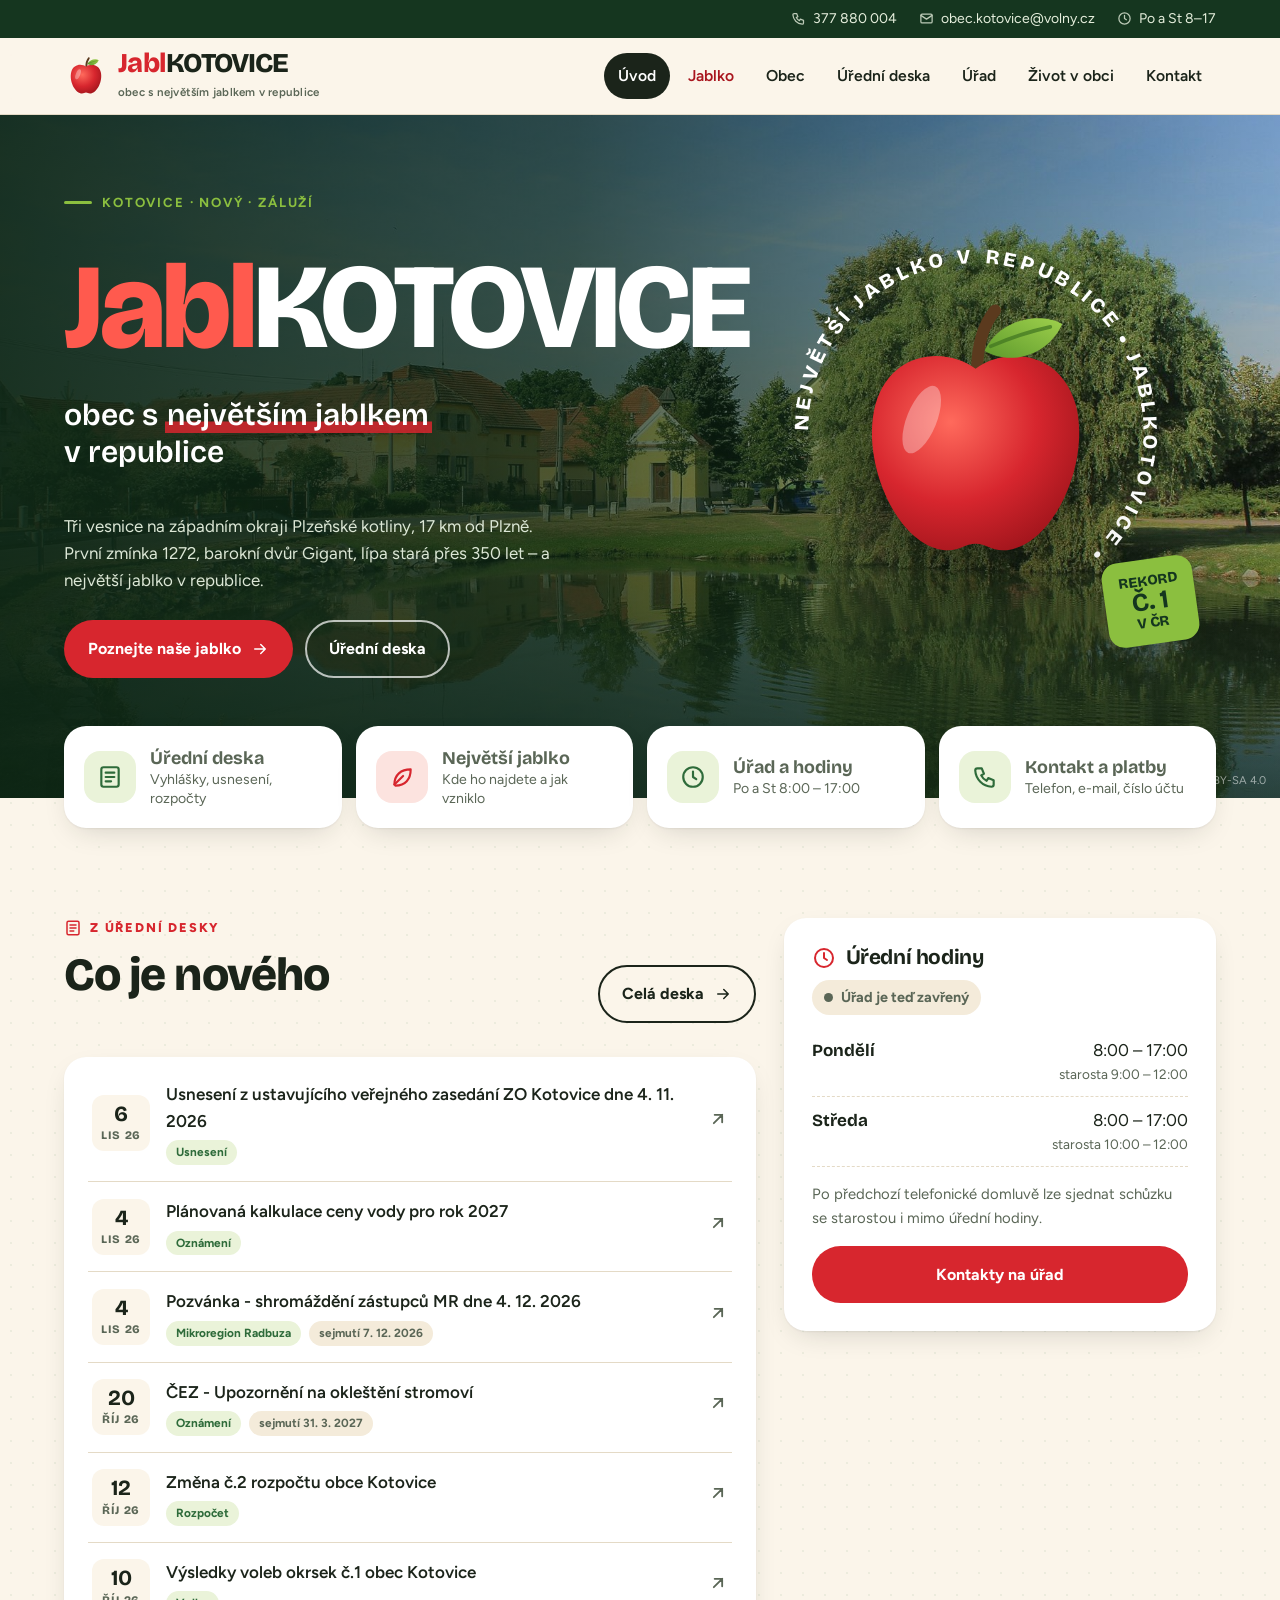
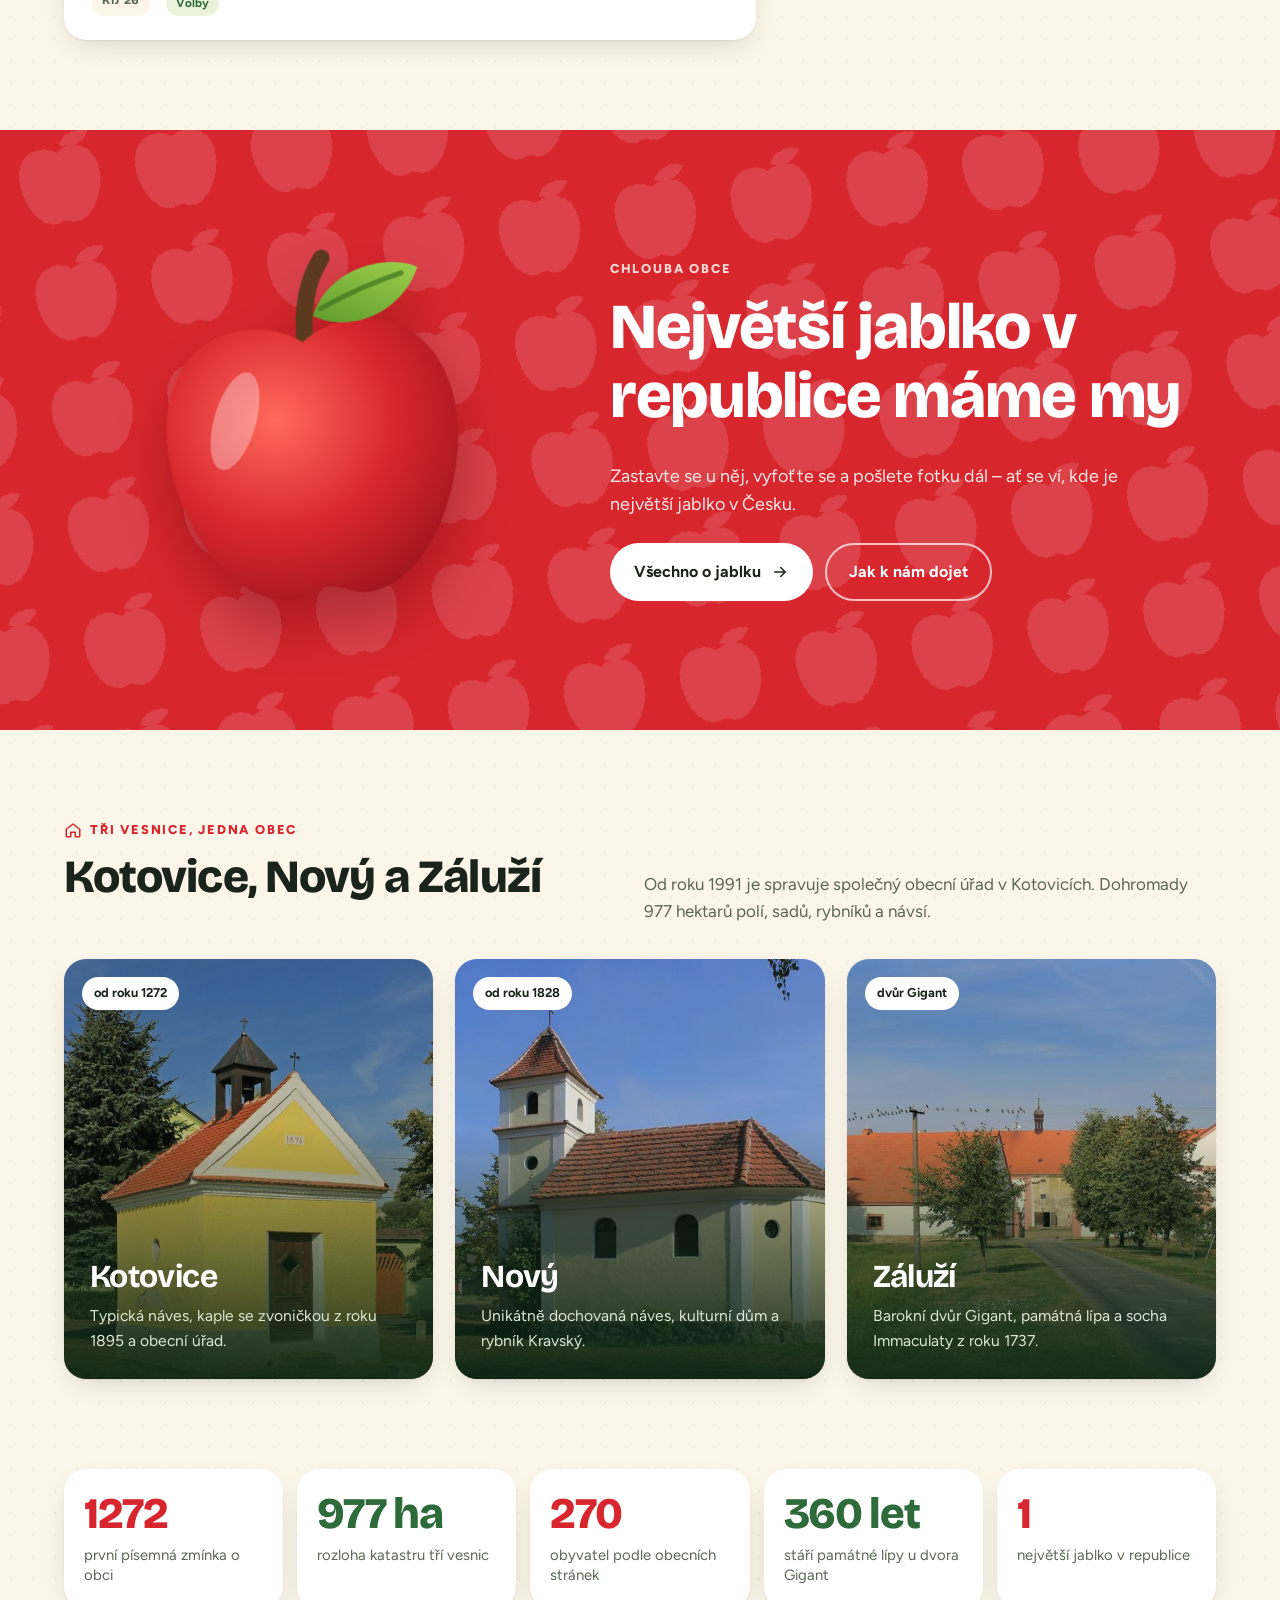
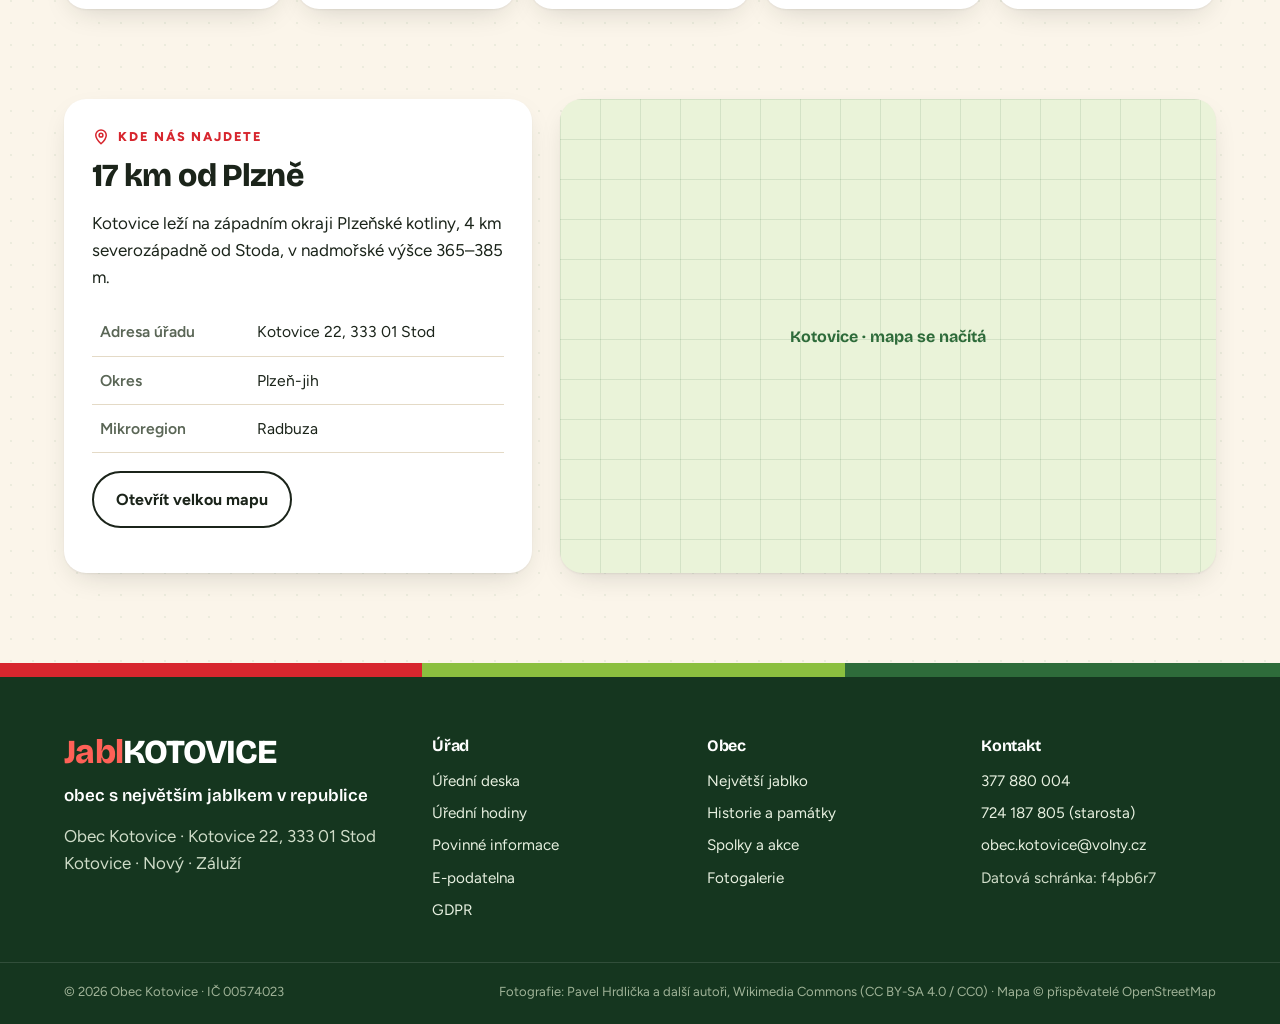
==== index.html @ 789d9e05 "Návrh webu obce Kotovice – JablKOTOVICE Co-Authored-By: Claude Opus 5.5 <noreply@anthropic.com>" ====
<!doctype html>
<html lang="cs">
<head>
<meta charset="utf-8">
<meta name="viewport" content="width=device-width,initial-scale=1">
<title>JablKOTOVICE – obec s největším jablkem v republice</title>
<meta name="description" content="Návrh webu obce Kotovice (Kotovice, Nový, Záluží) – úřední deska, úřad, život v obci a největší jablko v republice.">
<meta name="theme-color" content="#15361F">
<meta name="robots" content="noindex, nofollow">
<meta property="og:title" content="JablKOTOVICE – obec s největším jablkem v republice">
<meta property="og:description" content="Návrh webu obce Kotovice (Kotovice, Nový, Záluží) – úřední deska, úřad, život v obci a největší jablko v republice.">
<meta property="og:image" content="img/foto/kotovice-rybnik.jpg">
<link rel="icon" href="img/jablko.svg" type="image/svg+xml">
<link rel="preconnect" href="https://fonts.googleapis.com">
<link rel="preconnect" href="https://fonts.gstatic.com" crossorigin>
<link href="https://fonts.googleapis.com/css2?family=Bricolage+Grotesque:opsz,wght@12..96,600;12..96,700;12..96,800&family=Figtree:wght@400;500;600;700;800&display=swap&subset=latin-ext" rel="stylesheet">
<link rel="stylesheet" href="assets/style.css">
</head>
<body>
<a class="skip" href="#obsah">Přeskočit na obsah</a>
<div class="top"><div class="wrap">
  <a class="ico" href="tel:+420377880004"><svg class="" viewBox="0 0 24 24" fill="none" stroke="currentColor" stroke-width="2" stroke-linecap="round" stroke-linejoin="round" aria-hidden="true"><path d="M5 4h4l2 5-2.5 1.5a11 11 0 0 0 5 5L15 13l5 2v4a2 2 0 0 1-2 2A16 16 0 0 1 3 6a2 2 0 0 1 2-2"/></svg>377 880 004</a>
  <a class="ico" href="mailto:obec.kotovice@volny.cz"><svg class="" viewBox="0 0 24 24" fill="none" stroke="currentColor" stroke-width="2" stroke-linecap="round" stroke-linejoin="round" aria-hidden="true"><rect x="3" y="5" width="18" height="14" rx="2"/><path d="m3 7 9 6 9-6"/></svg>obec.kotovice@volny.cz</a>
  <a class="ico hide-s" href="urad.html#hodiny"><svg class="" viewBox="0 0 24 24" fill="none" stroke="currentColor" stroke-width="2" stroke-linecap="round" stroke-linejoin="round" aria-hidden="true"><circle cx="12" cy="12" r="9"/><path d="M12 7v5l3 2"/></svg>Po a St 8–17</a>
</div></div>
<header class="site"><div class="wrap">
  <a class="brand" href="index.html" aria-label="JablKOTOVICE – úvodní stránka"><svg class="" viewBox="0 0 200 200" aria-hidden="true"><defs>
<radialGradient id="glogo" cx="38%" cy="34%" r="75%"><stop offset="0" stop-color="#FF6A5C"/><stop offset=".55" stop-color="#D7262E"/><stop offset="1" stop-color="#9E141B"/></radialGradient>
<linearGradient id="llogo" x1="0" y1="1" x2="1" y2="0"><stop offset="0" stop-color="#5E9A2C"/><stop offset="1" stop-color="#9ED04C"/></linearGradient></defs>
<path d="M101 60c0-16 3-30 12-41" stroke="#5B3A1E" stroke-width="8" stroke-linecap="round" fill="none"/>
<path fill="url(#glogo)" d="M100 58C82 44 44 44 33 82c-10 38 14 92 44 97 12 2 15-4 23-4s11 6 23 4c30-5 54-59 44-97-11-38-49-38-67-24Z"/>
<path fill="url(#llogo)" d="M106 46c10-22 38-26 52-18-10 22-36 28-52 18Z"/>
<path d="M110 43c14-6 26-10 40-13" stroke="#3F7420" stroke-width="2.4" stroke-linecap="round" fill="none" opacity=".7"/>
<ellipse cx="64" cy="92" rx="10" ry="24" fill="#fff" opacity=".32" transform="rotate(22 64 92)"/>
</svg><span><span class="wm"><span class="j">Jabl</span><span class="k">kotovice</span></span><small>obec s největším jablkem v&nbsp;republice</small></span></a>
  <button class="burger" aria-expanded="false" aria-controls="menu"><svg class="" viewBox="0 0 24 24" fill="none" stroke="currentColor" stroke-width="2" stroke-linecap="round" stroke-linejoin="round" aria-hidden="true"><path d="M4 7h16M4 12h16M4 17h16"/></svg>Menu</button>
  <nav class="main" id="menu" aria-label="Hlavní menu"><ul><li><a href="index.html" class="" aria-current=page>Úvod</a></li><li><a href="jablko.html" class="apple-link">Jablko</a></li><li><a href="obec.html" class="">Obec</a></li><li><a href="uredni-deska.html" class="">Úřední deska</a></li><li><a href="urad.html" class="">Úřad</a></li><li><a href="zivot.html" class="">Život v obci</a></li><li><a href="kontakt.html" class="">Kontakt</a></li></ul></nav>
</div></header>
<main id="obsah">

<section class="hero">
  <div class="hero-bg" style="background-image:url(img/foto/kotovice-rybnik.jpg)"></div>
  <div class="wrap">
    <div>
      <span class="eyebrow">Kotovice · Nový · Záluží</span>
      <h1><span class="wm"><span class="j">Jabl</span><span class="k">kotovice</span></span></h1>
      <p class="sub">obec s <mark>největším jablkem</mark> v&nbsp;republice</p>
      <p class="lead">Tři vesnice na západním okraji Plzeňské kotliny, 17 km od Plzně. První zmínka 1272, barokní dvůr Gigant, lípa stará přes 350 let – a největší jablko v republice.</p>
      <div class="ctas">
        <a class="btn btn-red" href="jablko.html">Poznejte naše jablko <svg class="" viewBox="0 0 24 24" fill="none" stroke="currentColor" stroke-width="2" stroke-linecap="round" stroke-linejoin="round" aria-hidden="true"><path d="M5 12h14M13 6l6 6-6 6"/></svg></a>
        <a class="btn btn-ghost-light" href="uredni-deska.html">Úřední deska</a>
      </div>
    </div>
    <div class="hero-apple">
      <svg class="stamp" viewBox="0 0 300 300" aria-hidden="true"><defs><path id="kruh" d="M150 150m-128 0a128 128 0 1 1 256 0a128 128 0 1 1-256 0"/></defs>
        <text><textPath href="#kruh">největší jablko v republice • jablkotovice • </textPath></text></svg>
      <svg class="apple" viewBox="0 0 200 200" aria-hidden="true"><defs>
<radialGradient id="ghero" cx="38%" cy="34%" r="75%"><stop offset="0" stop-color="#FF6A5C"/><stop offset=".55" stop-color="#D7262E"/><stop offset="1" stop-color="#9E141B"/></radialGradient>
<linearGradient id="lhero" x1="0" y1="1" x2="1" y2="0"><stop offset="0" stop-color="#5E9A2C"/><stop offset="1" stop-color="#9ED04C"/></linearGradient></defs>
<path d="M101 60c0-16 3-30 12-41" stroke="#5B3A1E" stroke-width="8" stroke-linecap="round" fill="none"/>
<path fill="url(#ghero)" d="M100 58C82 44 44 44 33 82c-10 38 14 92 44 97 12 2 15-4 23-4s11 6 23 4c30-5 54-59 44-97-11-38-49-38-67-24Z"/>
<path fill="url(#lhero)" d="M106 46c10-22 38-26 52-18-10 22-36 28-52 18Z"/>
<path d="M110 43c14-6 26-10 40-13" stroke="#3F7420" stroke-width="2.4" stroke-linecap="round" fill="none" opacity=".7"/>
<ellipse cx="64" cy="92" rx="10" ry="24" fill="#fff" opacity=".32" transform="rotate(22 64 92)"/>
</svg>
      <div class="badge-rec">Rekord<b>č. 1</b>v ČR</div>
    </div>
  </div>
  <span class="credit">Kotovice, rybník na návsi · foto Pavel Hrdlička, CC BY-SA 4.0</span>
</section>

<div class="quick wrap"><ul>
  <li><a href="uredni-deska.html"><span class="qi"><svg class="" viewBox="0 0 24 24" fill="none" stroke="currentColor" stroke-width="2" stroke-linecap="round" stroke-linejoin="round" aria-hidden="true"><rect x="4" y="3" width="16" height="18" rx="2"/><path d="M8 8h8M8 12h8M8 16h5"/></svg></span><span><b>Úřední deska</b><span>Vyhlášky, usnesení, rozpočty</span></span></a></li>
  <li><a href="jablko.html"><span class="qi"><svg class="" viewBox="0 0 24 24" fill="none" stroke="currentColor" stroke-width="2" stroke-linecap="round" stroke-linejoin="round" aria-hidden="true"><path d="M5 19c0-9 6-14 15-14 0 9-5 15-14 15"/><path d="M5 19 13 11"/></svg></span><span><b>Největší jablko</b><span>Kde ho najdete a jak vzniklo</span></span></a></li>
  <li><a href="urad.html"><span class="qi"><svg class="" viewBox="0 0 24 24" fill="none" stroke="currentColor" stroke-width="2" stroke-linecap="round" stroke-linejoin="round" aria-hidden="true"><circle cx="12" cy="12" r="9"/><path d="M12 7v5l3 2"/></svg></span><span><b>Úřad a hodiny</b><span>Po a St 8:00 – 17:00</span></span></a></li>
  <li><a href="kontakt.html"><span class="qi"><svg class="" viewBox="0 0 24 24" fill="none" stroke="currentColor" stroke-width="2" stroke-linecap="round" stroke-linejoin="round" aria-hidden="true"><path d="M5 4h4l2 5-2.5 1.5a11 11 0 0 0 5 5L15 13l5 2v4a2 2 0 0 1-2 2A16 16 0 0 1 3 6a2 2 0 0 1 2-2"/></svg></span><span><b>Kontakt a platby</b><span>Telefon, e-mail, číslo účtu</span></span></a></li>
</ul></div>

<section class="s"><div class="wrap grid-2">
  <div>
    <div class="s-head"><div><div class="kicker"><svg class="" viewBox="0 0 24 24" fill="none" stroke="currentColor" stroke-width="2" stroke-linecap="round" stroke-linejoin="round" aria-hidden="true"><rect x="4" y="3" width="16" height="18" rx="2"/><path d="M8 8h8M8 12h8M8 16h5"/></svg> Z úřední desky</div><h2>Co je nového</h2></div>
      <a class="btn btn-ghost" href="uredni-deska.html">Celá deska <svg class="" viewBox="0 0 24 24" fill="none" stroke="currentColor" stroke-width="2" stroke-linecap="round" stroke-linejoin="round" aria-hidden="true"><path d="M5 12h14M13 6l6 6-6 6"/></svg></a></div>
    <div class="board"><ol class="dl" data-deska-latest="6"><li class="empty"><a href="uredni-deska.html">Otevřít úřední desku</a></li></ol></div>
  </div>
  <aside class="card">
    <h3><svg class="" viewBox="0 0 24 24" fill="none" stroke="currentColor" stroke-width="2" stroke-linecap="round" stroke-linejoin="round" aria-hidden="true"><circle cx="12" cy="12" r="9"/><path d="M12 7v5l3 2"/></svg> Úřední hodiny</h3>
    <span class="open-now" data-open-now><i></i>Úřední hodiny</span>
    <ul class="hours">
<li><b>Pondělí</b><span>8:00 – 17:00<small>starosta 9:00 – 12:00</small></span></li>
<li><b>Středa</b><span>8:00 – 17:00<small>starosta 10:00 – 12:00</small></span></li>
</ul><p style="font-size:.93rem;color:var(--muted)">Po předchozí telefonické domluvě lze sjednat schůzku se starostou i mimo úřední hodiny.</p>
    <a class="btn btn-red" href="kontakt.html" style="width:100%;justify-content:center">Kontakty na úřad</a>
  </aside>
</div></section>

<section class="apple-band"><div class="wrap">
  <svg class="apple-big" viewBox="0 0 200 200" aria-hidden="true"><defs>
<radialGradient id="gband" cx="38%" cy="34%" r="75%"><stop offset="0" stop-color="#FF6A5C"/><stop offset=".55" stop-color="#D7262E"/><stop offset="1" stop-color="#9E141B"/></radialGradient>
<linearGradient id="lband" x1="0" y1="1" x2="1" y2="0"><stop offset="0" stop-color="#5E9A2C"/><stop offset="1" stop-color="#9ED04C"/></linearGradient></defs>
<path d="M101 60c0-16 3-30 12-41" stroke="#5B3A1E" stroke-width="8" stroke-linecap="round" fill="none"/>
<path fill="url(#gband)" d="M100 58C82 44 44 44 33 82c-10 38 14 92 44 97 12 2 15-4 23-4s11 6 23 4c30-5 54-59 44-97-11-38-49-38-67-24Z"/>
<path fill="url(#lband)" d="M106 46c10-22 38-26 52-18-10 22-36 28-52 18Z"/>
<path d="M110 43c14-6 26-10 40-13" stroke="#3F7420" stroke-width="2.4" stroke-linecap="round" fill="none" opacity=".7"/>
<ellipse cx="64" cy="92" rx="10" ry="24" fill="#fff" opacity=".32" transform="rotate(22 64 92)"/>
</svg>
  <div>
    <div class="kicker">Chlouba obce</div>
    <h2>Největší jablko v republice máme my</h2>
    <p>Zastavte se u něj, vyfoťte se a pošlete fotku dál – ať se ví, kde je největší jablko v Česku.</p>
    <div class="ctas" style="display:flex;gap:12px;flex-wrap:wrap;margin-top:24px">
      <a class="btn btn-light" href="jablko.html">Všechno o jablku <svg class="" viewBox="0 0 24 24" fill="none" stroke="currentColor" stroke-width="2" stroke-linecap="round" stroke-linejoin="round" aria-hidden="true"><path d="M5 12h14M13 6l6 6-6 6"/></svg></a>
      <a class="btn btn-ghost-light" href="kontakt.html#mapa">Jak k nám dojet</a>
    </div>
  </div>
</div></section>

<section class="s"><div class="wrap">
  <div class="s-head"><div><div class="kicker"><svg class="" viewBox="0 0 24 24" fill="none" stroke="currentColor" stroke-width="2" stroke-linecap="round" stroke-linejoin="round" aria-hidden="true"><path d="m3 11 9-7 9 7v9a1 1 0 0 1-1 1h-5v-6H9v6H4a1 1 0 0 1-1-1z"/></svg> Tři vesnice, jedna obec</div><h2>Kotovice, Nový a Záluží</h2></div>
    <p>Od roku 1991 je spravuje společný obecní úřad v Kotovicích. Dohromady 977 hektarů polí, sadů, rybníků a návsí.</p></div>
  <div class="villages">
    <a class="village" href="obec.html#kotovice"><img class="" src="img/foto/kotovice-kaple-m.jpg" alt="Kotovice – kaple se zvoničkou z roku 1895" loading=lazy decoding="async"><span class="pill">od roku 1272</span><div class="in"><h3>Kotovice</h3><p>Typická náves, kaple se zvoničkou z roku 1895 a obecní úřad.</p></div></a>
    <a class="village" href="obec.html#novy"><img class="" src="img/foto/novy-kaple-m.jpg" alt="Nový – kaple z roku 1937" loading=lazy decoding="async"><span class="pill">od roku 1828</span><div class="in"><h3>Nový</h3><p>Unikátně dochovaná náves, kulturní dům a rybník Kravský.</p></div></a>
    <a class="village" href="obec.html#zaluzi"><img class="" src="img/foto/zaluzi-gigant-m.jpg" alt="Záluží – barokní dvůr Gigant" loading=lazy decoding="async"><span class="pill">dvůr Gigant</span><div class="in"><h3>Záluží</h3><p>Barokní dvůr Gigant, památná lípa a socha Immaculaty z roku 1737.</p></div></a>
  </div>
</div></section>

<section class="s" style="padding-top:0"><div class="wrap">
  <div class="stats">
    <div class="stat"><b>1272</b><span>první písemná zmínka o obci</span></div>
    <div class="stat"><b>977 ha</b><span>rozloha katastru tří vesnic</span></div>
    <div class="stat"><b>270</b><span>obyvatel podle obecních stránek</span></div>
    <div class="stat"><b>360 let</b><span>stáří památné lípy u dvora Gigant</span></div>
    <div class="stat"><b>1</b><span>největší jablko v&nbsp;republice</span></div>
  </div>
</div></section>

<section class="s" style="padding-top:0"><div class="wrap map-wrap">
  <div class="card">
    <div class="kicker"><svg class="" viewBox="0 0 24 24" fill="none" stroke="currentColor" stroke-width="2" stroke-linecap="round" stroke-linejoin="round" aria-hidden="true"><path d="M12 21s-7-6.2-7-11.5A7 7 0 0 1 19 9.5C19 14.8 12 21 12 21z"/><circle cx="12" cy="9.5" r="2.5"/></svg> Kde nás najdete</div>
    <h2 style="font-size:2rem">17 km od Plzně</h2>
    <p>Kotovice leží na západním okraji Plzeňské kotliny, 4 km severozápadně od Stoda, v nadmořské výšce 365–385 m.</p>
    <table class="info"><tr><th>Adresa úřadu</th><td>Kotovice 22, 333 01 Stod</td></tr>
    <tr><th>Okres</th><td>Plzeň-jih</td></tr><tr><th>Mikroregion</th><td>Radbuza</td></tr></table>
    <p style="margin-top:18px"><a class="btn btn-ghost" href="https://www.openstreetmap.org/?mlat=49.6720&amp;mlon=13.1545#map=14/49.6720/13.1545" target="_blank" rel="noopener">Otevřít velkou mapu</a></p>
  </div>
  <div class="map"><iframe title="Mapa obce Kotovice" loading="lazy" src="https://www.openstreetmap.org/export/embed.html?bbox=13.105%2C49.652%2C13.185%2C49.695&amp;layer=mapnik&amp;marker=49.6720%2C13.1545"></iframe></div>
</div></section>

</main>
<footer class="site">
  <div class="wrap">
    <div>
      <span class="wm"><span class="j">Jabl</span><span class="k">kotovice</span></span>
      <p class="claim">obec s největším jablkem v&nbsp;republice</p>
      <p>Obec Kotovice · Kotovice 22, 333 01 Stod<br>Kotovice · Nový · Záluží</p>
    </div>
    <div><h4>Úřad</h4><ul>
      <li><a href="uredni-deska.html">Úřední deska</a></li>
      <li><a href="urad.html#hodiny">Úřední hodiny</a></li>
      <li><a href="urad.html#povinne">Povinné informace</a></li>
      <li><a href="urad.html#podatelna">E-podatelna</a></li>
      <li><a href="urad.html#gdpr">GDPR</a></li>
    </ul></div>
    <div><h4>Obec</h4><ul>
      <li><a href="jablko.html">Největší jablko</a></li>
      <li><a href="obec.html">Historie a památky</a></li>
      <li><a href="zivot.html">Spolky a akce</a></li>
      <li><a href="zivot.html#galerie">Fotogalerie</a></li>
    </ul></div>
    <div><h4>Kontakt</h4><ul>
      <li><a href="tel:+420377880004">377 880 004</a></li>
      <li><a href="tel:+420724187805">724 187 805 (starosta)</a></li>
      <li><a href="mailto:obec.kotovice@volny.cz">obec.kotovice@volny.cz</a></li>
      <li>Datová schránka: f4pb6r7</li>
    </ul></div>
  </div>
  <div class="bottom"><div class="wrap">
    <span>© 2026 Obec Kotovice · IČ 00574023</span>
    <span>Fotografie: Pavel Hrdlička a další autoři, Wikimedia Commons (CC BY-SA 4.0 / CC0) · Mapa © přispěvatelé OpenStreetMap</span>
  </div></div>
</footer>
<script src="assets/deska.js"></script>
<script src="assets/app.js"></script>
</body>
</html>
---- assets/style.css ----
/* JablKOTOVICE – vzhled webu obce Kotovice */
:root{
  --red:#D7262E; --red-dark:#A9161E; --red-soft:#FCE3DF;
  --green:#2E6B3A; --green-dark:#15361F; --leaf:#8BBF3F; --leaf-soft:#EAF3D9;
  --cream:#FBF5EA; --cream-2:#F4EBDA; --paper:#FFFFFF;
  --ink:#1B241A; --muted:#5A6656; --line:#E4DAC6;
  --radius:22px; --radius-s:14px;
  --shadow:0 1px 2px rgba(27,36,26,.06),0 10px 30px -12px rgba(27,36,26,.22);
  --wrap:1200px;
  --f-head:"Bricolage Grotesque",system-ui,sans-serif;
  --f-body:"Figtree",system-ui,sans-serif;
}
*,*::before,*::after{box-sizing:border-box}
html{scroll-behavior:smooth;-webkit-text-size-adjust:100%}
body{margin:0;font-family:var(--f-body);font-size:17px;line-height:1.6;color:var(--ink);background:var(--cream);
  background-image:radial-gradient(rgba(46,107,58,.07) 1.2px,transparent 1.3px);background-size:22px 22px}
img{max-width:100%;display:block}
a{color:var(--green);text-underline-offset:3px}
a:hover{color:var(--red)}
h1,h2,h3,h4{font-family:var(--f-head);line-height:1.08;margin:0 0 .5em;letter-spacing:-.02em}
h2{font-size:clamp(1.9rem,3.6vw,2.9rem);font-weight:800}
h3{font-size:1.3rem;font-weight:700}
p{margin:0 0 1em}
:focus-visible{outline:3px solid var(--red);outline-offset:3px;border-radius:6px}
.wrap{max-width:var(--wrap);margin:0 auto;padding:0 24px}
.skip{position:absolute;left:-999px;top:8px;background:var(--ink);color:#fff;padding:10px 16px;border-radius:10px;z-index:100}
.skip:focus{left:16px}
[hidden]{display:none !important}
.sr{position:absolute;width:1px;height:1px;overflow:hidden;clip:rect(0 0 0 0)}

/* ---------- Značka JablKOTOVICE ---------- */
.wm{font-family:var(--f-head);font-weight:800;letter-spacing:-.035em;white-space:nowrap;line-height:.9}
.wm .j{color:var(--red);letter-spacing:-.02em}
.wm .k{text-transform:uppercase}

/* ---------- Hlavička ---------- */
.top{background:var(--green-dark);color:#E6EFDD;font-size:14px}
.top .wrap{display:flex;gap:22px;align-items:center;justify-content:flex-end;min-height:38px;flex-wrap:wrap}
.top a{color:#E6EFDD;text-decoration:none}
.top a:hover{color:#fff;text-decoration:underline}
.top .ico{display:inline-flex;gap:7px;align-items:center}
.top svg{width:15px;height:15px;opacity:.8}
header.site{position:sticky;top:0;z-index:50;background:rgba(251,245,234,.92);backdrop-filter:blur(10px);-webkit-backdrop-filter:blur(10px);border-bottom:1px solid var(--line)}
header.site .wrap{display:flex;align-items:center;gap:24px;min-height:76px}
.brand{display:flex;align-items:center;gap:10px;text-decoration:none;color:var(--ink)}
.brand svg{width:44px;height:44px;flex:none;transition:transform .4s cubic-bezier(.3,1.6,.5,1)}
.brand:hover svg{transform:rotate(-12deg) scale(1.06)}
.brand .wm{font-size:1.7rem}
.brand small{display:block;font-family:var(--f-body);font-weight:600;font-size:.72rem;color:var(--muted);letter-spacing:.02em;margin-top:3px;text-transform:none}
nav.main{margin-left:auto}
nav.main ul{list-style:none;margin:0;padding:0;display:flex;gap:4px}
nav.main a{display:block;padding:10px 14px;border-radius:999px;text-decoration:none;color:var(--ink);font-weight:600;font-size:.98rem}
nav.main a:hover{background:var(--cream-2);color:var(--ink)}
nav.main a[aria-current=page]{background:var(--ink);color:#fff}
nav.main a.apple-link{color:var(--red-dark)}
nav.main a.apple-link[aria-current=page]{background:var(--red);color:#fff}
.burger{display:none;margin-left:auto;background:var(--ink);color:#fff;border:0;border-radius:999px;padding:10px 16px;font:600 .95rem var(--f-body);cursor:pointer;align-items:center;gap:8px}
.burger svg{width:18px;height:18px}

/* ---------- Tlačítka ---------- */
.btn{display:inline-flex;align-items:center;gap:10px;padding:14px 22px;border-radius:999px;font-weight:700;text-decoration:none;font-size:1rem;border:2px solid transparent;transition:transform .15s,background .15s,color .15s;cursor:pointer}
.btn:hover{transform:translateY(-2px)}
.btn svg{width:18px;height:18px}
.btn-red{background:var(--red);color:#fff}.btn-red:hover{background:var(--red-dark);color:#fff}
.btn-light{background:#fff;color:var(--ink)}.btn-light:hover{color:var(--ink);background:var(--cream)}
.btn-ghost{border-color:currentColor;color:var(--ink);background:transparent}
.btn-ghost-light{border-color:rgba(255,255,255,.7);color:#fff}.btn-ghost-light:hover{color:#fff;background:rgba(255,255,255,.12)}

/* ---------- Úvod (hero) ---------- */
.hero{position:relative;color:#fff;overflow:hidden;background:var(--green-dark)}
.hero-bg{position:absolute;inset:0;background-size:cover;background-position:center 60%}
.hero-bg::after{content:"";position:absolute;inset:0;background:
  linear-gradient(90deg,rgba(13,38,20,.92) 0%,rgba(13,38,20,.72) 45%,rgba(13,38,20,.15) 100%),
  linear-gradient(0deg,rgba(13,38,20,.6),transparent 40%)}
.hero .wrap{position:relative;display:grid;grid-template-columns:1.25fr .9fr;gap:30px;align-items:center;min-height:640px;padding-top:70px;padding-bottom:120px}
.eyebrow{display:inline-flex;align-items:center;gap:10px;font-weight:700;font-size:.82rem;letter-spacing:.14em;text-transform:uppercase;color:var(--leaf)}
.eyebrow::before{content:"";width:28px;height:3px;border-radius:3px;background:currentColor}
.hero h1{font-size:clamp(2.7rem,9.4vw,7.6rem);margin:.25em 0 .2em}
.hero h1 .j{color:#FF5A4E}
.hero .sub{font-family:var(--f-head);font-weight:600;font-size:clamp(1.25rem,2.4vw,1.9rem);line-height:1.2;max-width:22ch;margin-bottom:1.4em}
.hero .sub mark{background:none;color:#fff;box-shadow:inset 0 -.38em 0 rgba(215,38,46,.85);padding:0 .08em}
.hero .lead{max-width:46ch;color:#DCE7D6;font-size:1.06rem}
.hero .ctas{display:flex;gap:12px;flex-wrap:wrap;margin-top:26px}
.hero-apple{position:relative;justify-self:center;width:min(440px,100%);aspect-ratio:1}
.hero-apple .apple{position:absolute;inset:12%;filter:drop-shadow(0 30px 40px rgba(0,0,0,.45));animation:bob 6s ease-in-out infinite}
.stamp{position:absolute;inset:0;animation:spin 28s linear infinite}
.stamp text{font:800 15.5px var(--f-head);letter-spacing:.2em;fill:#fff;text-transform:uppercase}
.badge-rec{position:absolute;right:-6%;bottom:-4%;background:var(--leaf);color:var(--green-dark);font:800 .9rem/1.05 var(--f-head);text-transform:uppercase;padding:14px 16px;border-radius:16px;transform:rotate(-8deg);box-shadow:var(--shadow);text-align:center}
.badge-rec b{display:block;font-size:1.6rem}
@keyframes spin{to{transform:rotate(360deg)}}
@keyframes bob{50%{transform:translateY(-12px) rotate(3deg)}}
@media (prefers-reduced-motion:reduce){.stamp,.hero-apple .apple{animation:none}}
.hero .credit{position:absolute;right:14px;bottom:8px;font-size:.7rem;color:rgba(255,255,255,.55)}

/* rychlé odkazy přes spodní hranu úvodu */
.quick{position:relative;z-index:3;margin-top:-72px}
.quick ul{list-style:none;margin:0;padding:0;display:grid;grid-template-columns:repeat(4,1fr);gap:14px}
.quick a{display:flex;gap:14px;align-items:center;background:var(--paper);border-radius:var(--radius);padding:20px;text-decoration:none;color:var(--ink);box-shadow:var(--shadow);height:100%;transition:transform .2s}
.quick a:hover{transform:translateY(-4px);color:var(--ink)}
.quick .qi{flex:none;width:52px;height:52px;border-radius:16px;display:grid;place-items:center;background:var(--leaf-soft);color:var(--green)}
.quick li:nth-child(2) .qi{background:var(--red-soft);color:var(--red)}
.quick .qi svg{width:26px;height:26px}
.quick b{display:block;font-family:var(--f-head);font-size:1.12rem}
.quick span{font-size:.88rem;color:var(--muted);line-height:1.35;display:block}

/* ---------- Sekce ---------- */
section.s{padding:90px 0}
.s-head{display:flex;justify-content:space-between;align-items:end;gap:20px;margin-bottom:34px;flex-wrap:wrap}
.s-head p{color:var(--muted);max-width:52ch;margin:0}
.kicker{font-weight:800;font-size:.8rem;letter-spacing:.14em;text-transform:uppercase;color:var(--red);margin-bottom:12px;display:flex;align-items:center;gap:8px}
.kicker svg{width:18px;height:18px}

.grid-2{display:grid;grid-template-columns:1.6fr 1fr;gap:28px;align-items:start}
.card{background:var(--paper);border-radius:var(--radius);padding:28px;box-shadow:var(--shadow)}
.card h3{display:flex;align-items:center;gap:10px}
h2 svg,h3 svg{width:24px;height:24px;flex:none;color:var(--red)}

/* seznam úřední desky */
.dl{list-style:none;margin:0;padding:0}
.dl li{border-top:1px solid var(--line)}
.dl li:first-child{border-top:0}
.dl a{display:grid;grid-template-columns:auto 1fr auto;gap:16px;align-items:center;padding:16px 4px;text-decoration:none;color:var(--ink)}
.dl a:hover .t{color:var(--red)}
.dl .date{font-family:var(--f-head);font-weight:800;text-align:center;line-height:1;width:58px;padding:9px 0;border-radius:12px;background:var(--cream)}
.dl .date b{display:block;font-size:1.35rem}
.dl .date small{font-size:.72rem;color:var(--muted);text-transform:uppercase;letter-spacing:.06em}
.dl .t{font-weight:600;line-height:1.35;transition:color .15s}
.dl .meta{display:flex;gap:8px;flex-wrap:wrap;margin-top:5px}
.tag{display:inline-block;font-size:.74rem;font-weight:700;padding:3px 10px;border-radius:999px;background:var(--leaf-soft);color:var(--green)}
.tag.red{background:var(--red-soft);color:var(--red-dark)}
.tag.grey{background:var(--cream-2);color:var(--muted)}
.dl .arr{color:var(--muted)}
.dl .arr svg{width:20px;height:20px}

.hours{list-style:none;padding:0;margin:0 0 16px}
.hours li{display:flex;justify-content:space-between;gap:10px;padding:10px 0;border-bottom:1px dashed var(--line)}
.hours li b{font-family:var(--f-head)}
.hours li span{text-align:right}
.hours small{display:block;color:var(--muted);font-size:.85rem}
.open-now{display:inline-flex;align-items:center;gap:8px;font-weight:700;font-size:.9rem;padding:6px 12px;border-radius:999px;background:var(--cream-2);color:var(--muted);margin-bottom:12px}
.open-now i{width:9px;height:9px;border-radius:50%;background:currentColor}
.open-now.is-open{background:var(--leaf-soft);color:var(--green)}

/* jablkový pás */
.apple-band{background:var(--red);color:#fff;position:relative;overflow:hidden}
.apple-band::before{content:"";position:absolute;inset:0;opacity:.13;background-image:url("data:image/svg+xml,%3Csvg xmlns='http://www.w3.org/2000/svg' width='90' height='90' viewBox='0 0 200 200'%3E%3Cpath fill='%23fff' d='M100 58C82 44 44 44 33 82c-10 38 14 92 44 97 12 2 15-4 23-4s11 6 23 4c30-5 54-59 44-97-11-38-49-38-67-24Z'/%3E%3Cpath fill='%23fff' d='M106 46c10-22 38-26 52-18-10 22-36 28-52 18Z'/%3E%3C/svg%3E");background-size:90px;transform:rotate(-8deg) scale(1.3)}
.apple-band .wrap{position:relative;display:grid;grid-template-columns:.9fr 1.1fr;gap:50px;align-items:center;padding-top:90px;padding-bottom:90px}
.apple-band h2{font-size:clamp(2.2rem,5vw,4rem)}
.apple-band .kicker{color:#FFD9D2}
.apple-band p{font-size:1.12rem;color:#FFE9E5;max-width:48ch}
.apple-big{width:min(420px,100%);justify-self:center;filter:drop-shadow(0 30px 30px rgba(80,0,0,.35));transform:rotate(-6deg)}

/* vesnice */
.villages{display:grid;grid-template-columns:repeat(3,1fr);gap:22px}
.village{position:relative;border-radius:var(--radius);overflow:hidden;min-height:420px;display:flex;align-items:flex-end;color:#fff;text-decoration:none;box-shadow:var(--shadow);isolation:isolate}
.village img{position:absolute;inset:0;width:100%;height:100%;object-fit:cover;z-index:-2;transition:transform .6s}
.village::after{content:"";position:absolute;inset:0;z-index:-1;background:linear-gradient(0deg,rgba(13,38,20,.92),rgba(13,38,20,.1) 60%)}
.village:hover img{transform:scale(1.06)}
.village .in{padding:26px}
.village h3{font-size:2rem;margin-bottom:.25em;color:#fff}
.village p{margin:0;color:#DCE7D6;font-size:.98rem}
.village .pill{position:absolute;top:18px;left:18px;background:#fff;color:var(--ink);font-weight:700;font-size:.8rem;padding:6px 12px;border-radius:999px}
.village:hover{color:#fff}

/* čísla */
.stats{display:grid;grid-template-columns:repeat(5,1fr);gap:14px}
.stat{background:var(--paper);border-radius:var(--radius);padding:24px 20px;box-shadow:var(--shadow)}
.stat b{display:block;font-family:var(--f-head);font-weight:800;font-size:clamp(2rem,3.4vw,2.9rem);letter-spacing:-.03em;color:var(--green);line-height:1}
.stat:nth-child(odd) b{color:var(--red)}
.stat span{display:block;color:var(--muted);font-size:.93rem;margin-top:8px;line-height:1.35}

/* mapa */
.map-wrap{display:grid;grid-template-columns:1fr 1.4fr;gap:28px;align-items:stretch}
.map{position:relative;border-radius:var(--radius);overflow:hidden;box-shadow:var(--shadow);min-height:380px;background:var(--leaf-soft);
  background-image:linear-gradient(rgba(46,107,58,.12) 1px,transparent 1px),linear-gradient(90deg,rgba(46,107,58,.12) 1px,transparent 1px);background-size:40px 40px}
.map::before{content:"Kotovice · mapa se načítá";position:absolute;inset:0;display:grid;place-items:center;font:700 1rem var(--f-head);color:var(--green)}
.map iframe{position:relative}
.map iframe{width:100%;height:100%;min-height:380px;border:0;display:block}

/* ---------- Podstránky ---------- */
.page-hero{position:relative;background:var(--green-dark);color:#fff;overflow:hidden}
.page-hero .bg{position:absolute;inset:0;background-size:cover;background-position:center}
.page-hero .bg::after{content:"";position:absolute;inset:0;background:linear-gradient(90deg,rgba(13,38,20,.94),rgba(13,38,20,.55))}
.page-hero.red{background:var(--red)}
.page-hero.red::before{content:"";position:absolute;inset:-20%;opacity:.12;background-image:url("data:image/svg+xml,%3Csvg xmlns='http://www.w3.org/2000/svg' width='90' height='90' viewBox='0 0 200 200'%3E%3Cpath fill='%23fff' d='M100 58C82 44 44 44 33 82c-10 38 14 92 44 97 12 2 15-4 23-4s11 6 23 4c30-5 54-59 44-97-11-38-49-38-67-24Z'/%3E%3Cpath fill='%23fff' d='M106 46c10-22 38-26 52-18-10 22-36 28-52 18Z'/%3E%3C/svg%3E");background-size:80px;transform:rotate(-8deg)}
.page-hero .art{position:absolute;right:max(24px,calc(50% - 560px));top:50%;width:260px;transform:translateY(-50%) rotate(8deg);filter:drop-shadow(0 24px 30px rgba(80,0,0,.4))}
@media (max-width:900px){.page-hero .art{display:none}}
.page-hero.red .bg::after{background:linear-gradient(90deg,rgba(169,22,30,.96),rgba(169,22,30,.55))}
.page-hero .wrap{position:relative;padding-top:64px;padding-bottom:64px}
.page-hero h1{font-size:clamp(2.4rem,6vw,4.6rem);font-weight:800;margin:.2em 0 .2em}
.page-hero p{max-width:56ch;color:#E3ECDD;font-size:1.1rem;margin:0}
.page-hero.red p{color:#FFE5E0}
.crumbs{font-size:.88rem;color:#BFD0B7}
.crumbs a{color:#fff}
.page-hero.red .crumbs{color:#FFD0C8}

.layout{display:grid;grid-template-columns:250px minmax(0,1fr);gap:40px;align-items:start;padding:60px 0 90px}
.subnav{position:sticky;top:100px;background:var(--paper);border-radius:var(--radius);padding:12px;box-shadow:var(--shadow)}
.subnav ul{list-style:none;margin:0;padding:0}
.subnav a{display:block;padding:10px 14px;border-radius:12px;text-decoration:none;color:var(--ink);font-weight:600;font-size:.95rem}
.subnav a:hover,.subnav a.on{background:var(--leaf-soft);color:var(--green)}
.prose{max-width:none}
.prose > section{background:var(--paper);border-radius:var(--radius);padding:34px;box-shadow:var(--shadow);margin-bottom:24px;scroll-margin-top:100px}
.prose h2{font-size:clamp(1.6rem,2.8vw,2.2rem)}
.prose h3{margin-top:1.4em}
.prose ul.ticks{list-style:none;padding:0}
.prose ul.ticks li{padding-left:28px;position:relative;margin-bottom:8px}
.prose ul.ticks li::before{content:"";position:absolute;left:0;top:.45em;width:14px;height:14px;border-radius:50% 50% 50% 0;background:var(--leaf);transform:rotate(-45deg)}
.figure{margin:22px 0;border-radius:var(--radius-s);overflow:hidden}
.figure img{width:100%;height:auto}
.figure figcaption{font-size:.82rem;color:var(--muted);padding-top:8px}
.split{display:grid;grid-template-columns:1fr 1fr;gap:26px;align-items:center}
.facts{display:grid;grid-template-columns:repeat(auto-fit,minmax(150px,1fr));gap:12px;margin:20px 0}
.facts div{background:var(--cream);border-radius:var(--radius-s);padding:16px}
.facts b{display:block;font-family:var(--f-head);font-size:1.5rem;color:var(--green);line-height:1.05}
.facts span{font-size:.88rem;color:var(--muted)}

.docs{list-style:none;padding:0;margin:0;display:grid;gap:10px}
.docs a{display:flex;gap:14px;align-items:center;padding:14px 16px;border-radius:var(--radius-s);background:var(--cream);text-decoration:none;color:var(--ink);font-weight:600}
.docs a:hover{background:var(--leaf-soft);color:var(--green)}
.docs .pdf{flex:none;font:800 .7rem var(--f-head);background:var(--red);color:#fff;border-radius:8px;padding:6px 7px;letter-spacing:.04em}
.docs small{display:block;font-weight:500;color:var(--muted);font-size:.83rem}

table.info{width:100%;border-collapse:collapse;font-size:.98rem}
table.info th,table.info td{text-align:left;padding:11px 8px;border-bottom:1px solid var(--line);vertical-align:top}
table.info th{width:38%;color:var(--muted);font-weight:600}

.todo{border:2px dashed var(--red);background:var(--red-soft);color:var(--red-dark);border-radius:var(--radius-s);padding:14px 16px;font-weight:600;font-size:.95rem;margin:16px 0}
.todo::before{content:"DOPLNIT  ";font-weight:800;letter-spacing:.08em}
.ph{border-radius:var(--radius);background:repeating-linear-gradient(-45deg,#F8D8D2 0 14px,#FCE6E1 14px 28px);display:grid;place-items:center;text-align:center;color:var(--red-dark);font-weight:700;min-height:340px;padding:24px}
.ph svg{width:90px;height:90px;margin:0 auto 10px}

/* úřední deska */
.filters{background:var(--paper);border-radius:var(--radius);padding:20px;box-shadow:var(--shadow);margin-bottom:22px;display:grid;gap:14px}
.search{display:flex;align-items:center;gap:10px;background:var(--cream);border-radius:999px;padding:4px 6px 4px 18px}
.search svg{width:20px;height:20px;color:var(--muted);flex:none}
.search input{flex:1;border:0;background:transparent;font:500 1rem var(--f-body);padding:11px 0;color:var(--ink);min-width:0}
.search input:focus{outline:none}
.search:focus-within{box-shadow:0 0 0 3px var(--leaf)}
.chips{display:flex;flex-wrap:wrap;gap:8px}
.chip{border:1.5px solid var(--line);background:#fff;border-radius:999px;padding:7px 14px;font:600 .88rem var(--f-body);color:var(--ink);cursor:pointer}
.chip:hover{border-color:var(--green)}
.chip[aria-pressed=true]{background:var(--ink);border-color:var(--ink);color:#fff}
.chip em{font-style:normal;opacity:.6;margin-left:4px}
.f-row{display:flex;gap:12px;justify-content:space-between;align-items:center;flex-wrap:wrap;font-size:.92rem;color:var(--muted)}
.seg{display:inline-flex;background:var(--cream);border-radius:999px;padding:4px}
.seg button{border:0;background:transparent;border-radius:999px;padding:7px 14px;font:600 .88rem var(--f-body);cursor:pointer;color:var(--muted)}
.seg button[aria-pressed=true]{background:#fff;color:var(--ink);box-shadow:0 1px 3px rgba(0,0,0,.12)}
.board{background:var(--paper);border-radius:var(--radius);padding:8px 24px;box-shadow:var(--shadow)}
.more{display:flex;justify-content:center;padding:20px 0 6px}
.empty{padding:40px 10px;text-align:center;color:var(--muted)}

/* galerie */
.gallery{display:grid;grid-template-columns:repeat(auto-fill,minmax(240px,1fr));gap:14px}
.gallery button{border:0;padding:0;background:none;cursor:zoom-in;border-radius:var(--radius-s);overflow:hidden;position:relative;aspect-ratio:4/3}
.gallery img{width:100%;height:100%;object-fit:cover;transition:transform .5s}
.gallery button:hover img{transform:scale(1.06)}
.gallery span{position:absolute;left:10px;bottom:10px;background:rgba(255,255,255,.92);color:var(--ink);font-weight:700;font-size:.8rem;padding:4px 10px;border-radius:999px}
.lb{position:fixed;inset:0;background:rgba(10,20,12,.92);z-index:200;display:none;align-items:center;justify-content:center;padding:30px}
.lb.on{display:flex}
.lb figure{margin:0;max-width:1200px;width:100%}
.lb img{max-height:80vh;margin:0 auto;border-radius:12px}
.lb figcaption{color:#fff;text-align:center;margin-top:12px}
.lb figcaption small{display:block;color:#AAB8A6}
.lb button{position:absolute;background:#fff;border:0;border-radius:999px;width:48px;height:48px;font-size:1.4rem;cursor:pointer;display:grid;place-items:center}
.lb .x{top:18px;right:18px}.lb .p{left:18px;top:50%}.lb .n{right:18px;top:50%}

/* akce v roce */
.year{display:grid;grid-template-columns:repeat(auto-fit,minmax(200px,1fr));gap:14px}
.year div{background:var(--cream);border-radius:var(--radius-s);padding:18px;border-left:5px solid var(--leaf)}
.year div:nth-child(even){border-left-color:var(--red)}
.year b{display:block;font-family:var(--f-head);font-size:1.1rem}
.year small{color:var(--muted);font-weight:700;text-transform:uppercase;letter-spacing:.08em;font-size:.72rem}
.clubs{display:grid;grid-template-columns:repeat(auto-fit,minmax(230px,1fr));gap:14px}
.club{background:var(--cream);border-radius:var(--radius-s);padding:20px}
.club .ic{width:46px;height:46px;border-radius:14px;background:#fff;display:grid;place-items:center;color:var(--green);margin-bottom:12px}
.club .ic svg{width:24px;height:24px}
.club h3{font-size:1.1rem;margin-bottom:.3em}
.club p{font-size:.95rem;color:var(--muted);margin:0}

/* kontakty */
.contact-grid{display:grid;grid-template-columns:repeat(3,1fr);gap:18px}
.person{display:flex;gap:16px;align-items:center}
.avatar{width:62px;height:62px;border-radius:50%;background:var(--leaf-soft);display:grid;place-items:center;font:800 1.3rem var(--f-head);color:var(--green);flex:none}
.person:nth-child(2) .avatar{background:var(--red-soft);color:var(--red)}
.big-link{font-family:var(--f-head);font-weight:800;font-size:1.35rem;text-decoration:none;color:var(--ink);display:block;word-break:break-word}
.big-link:hover{color:var(--red)}
.label{font-size:.78rem;font-weight:800;letter-spacing:.1em;text-transform:uppercase;color:var(--muted);margin-bottom:4px}
.copy{border:0;background:var(--cream);border-radius:999px;padding:5px 12px;font:700 .8rem var(--f-body);cursor:pointer;color:var(--green);margin-top:6px}

/* ---------- Patička ---------- */
footer.site{background:var(--green-dark);color:#CFDCC8;margin-top:0;position:relative}
footer.site::before{content:"";display:block;height:14px;background:linear-gradient(90deg,var(--red) 0 33%,var(--leaf) 33% 66%,var(--green) 66%)}
footer.site .wrap{display:grid;grid-template-columns:1.4fr 1fr 1fr 1fr;gap:40px;padding-top:60px;padding-bottom:40px}
footer.site h4{color:#fff;font-size:1rem;margin-bottom:14px}
footer.site a{color:#E7F0E0;text-decoration:none}
footer.site a:hover{color:#fff;text-decoration:underline}
footer.site ul{list-style:none;margin:0;padding:0;display:grid;gap:8px;font-size:.95rem}
footer.site .wm{font-size:2.1rem;color:#fff}
footer.site .wm .j{color:#FF6157}
footer.site .claim{font-family:var(--f-head);font-weight:600;color:#fff;margin:10px 0 14px}
.bottom{border-top:1px solid rgba(255,255,255,.12);font-size:.82rem;color:#9FB297}
.bottom .wrap{display:flex !important;justify-content:space-between;gap:16px;flex-wrap:wrap;padding-top:18px !important;padding-bottom:22px !important}

/* ---------- Mobil ---------- */
@media (max-width:1060px){
  .quick ul{grid-template-columns:repeat(2,1fr)}
  .stats{grid-template-columns:repeat(3,1fr)}
  footer.site .wrap{grid-template-columns:1fr 1fr}
}
@media (max-width:900px){
  .burger{display:inline-flex}
  nav.main{position:absolute;left:0;right:0;top:100%;background:var(--cream);border-bottom:1px solid var(--line);display:none;margin:0}
  nav.main.on{display:block}
  nav.main ul{flex-direction:column;padding:12px 16px 18px}
  nav.main a{padding:14px 16px;font-size:1.05rem}
  .hero .wrap{grid-template-columns:1fr;min-height:0;padding-top:46px;padding-bottom:110px}
  .hero-apple{width:min(260px,70%);order:-1;justify-self:start;margin-bottom:-10px}
  .grid-2,.apple-band .wrap,.map-wrap,.split,.layout{grid-template-columns:minmax(0,1fr)}
  .layout > *,.grid-2 > *{min-width:0}
  .villages{grid-template-columns:1fr}
  .village{min-height:300px}
  .contact-grid{grid-template-columns:1fr}
  .subnav{position:static}
  .subnav ul{display:flex;overflow-x:auto;gap:4px}
  .subnav a{white-space:nowrap}
  .apple-band .wrap{gap:20px}
  .apple-big{width:min(260px,70%)}
}
@media (max-width:600px){
  body{font-size:16px}
  .wrap{padding:0 16px}
  .top .wrap{justify-content:center;gap:14px;font-size:13px}
  .top .hide-s{display:none}
  header.site .wrap{min-height:66px}
  .brand .wm{font-size:1.4rem}
  .brand svg{width:38px;height:38px}
  .brand small{display:none}
  .quick ul{grid-template-columns:1fr}
  .quick a{padding:16px}
  .stats{grid-template-columns:1fr 1fr}
  section.s{padding:64px 0}
  .card,.prose > section{padding:22px}
  .board{padding:4px 14px}
  .dl a{grid-template-columns:auto 1fr;gap:12px}
  .dl .arr{display:none}
  footer.site .wrap{grid-template-columns:1fr;gap:28px}
  .badge-rec{font-size:.75rem;padding:10px 12px}
  .badge-rec b{font-size:1.2rem}
  table.info th{width:42%}
  .chips{flex-wrap:nowrap;overflow-x:auto;margin:0 -20px;padding:2px 20px 6px;scrollbar-width:none}
  .chip{flex:none}
}
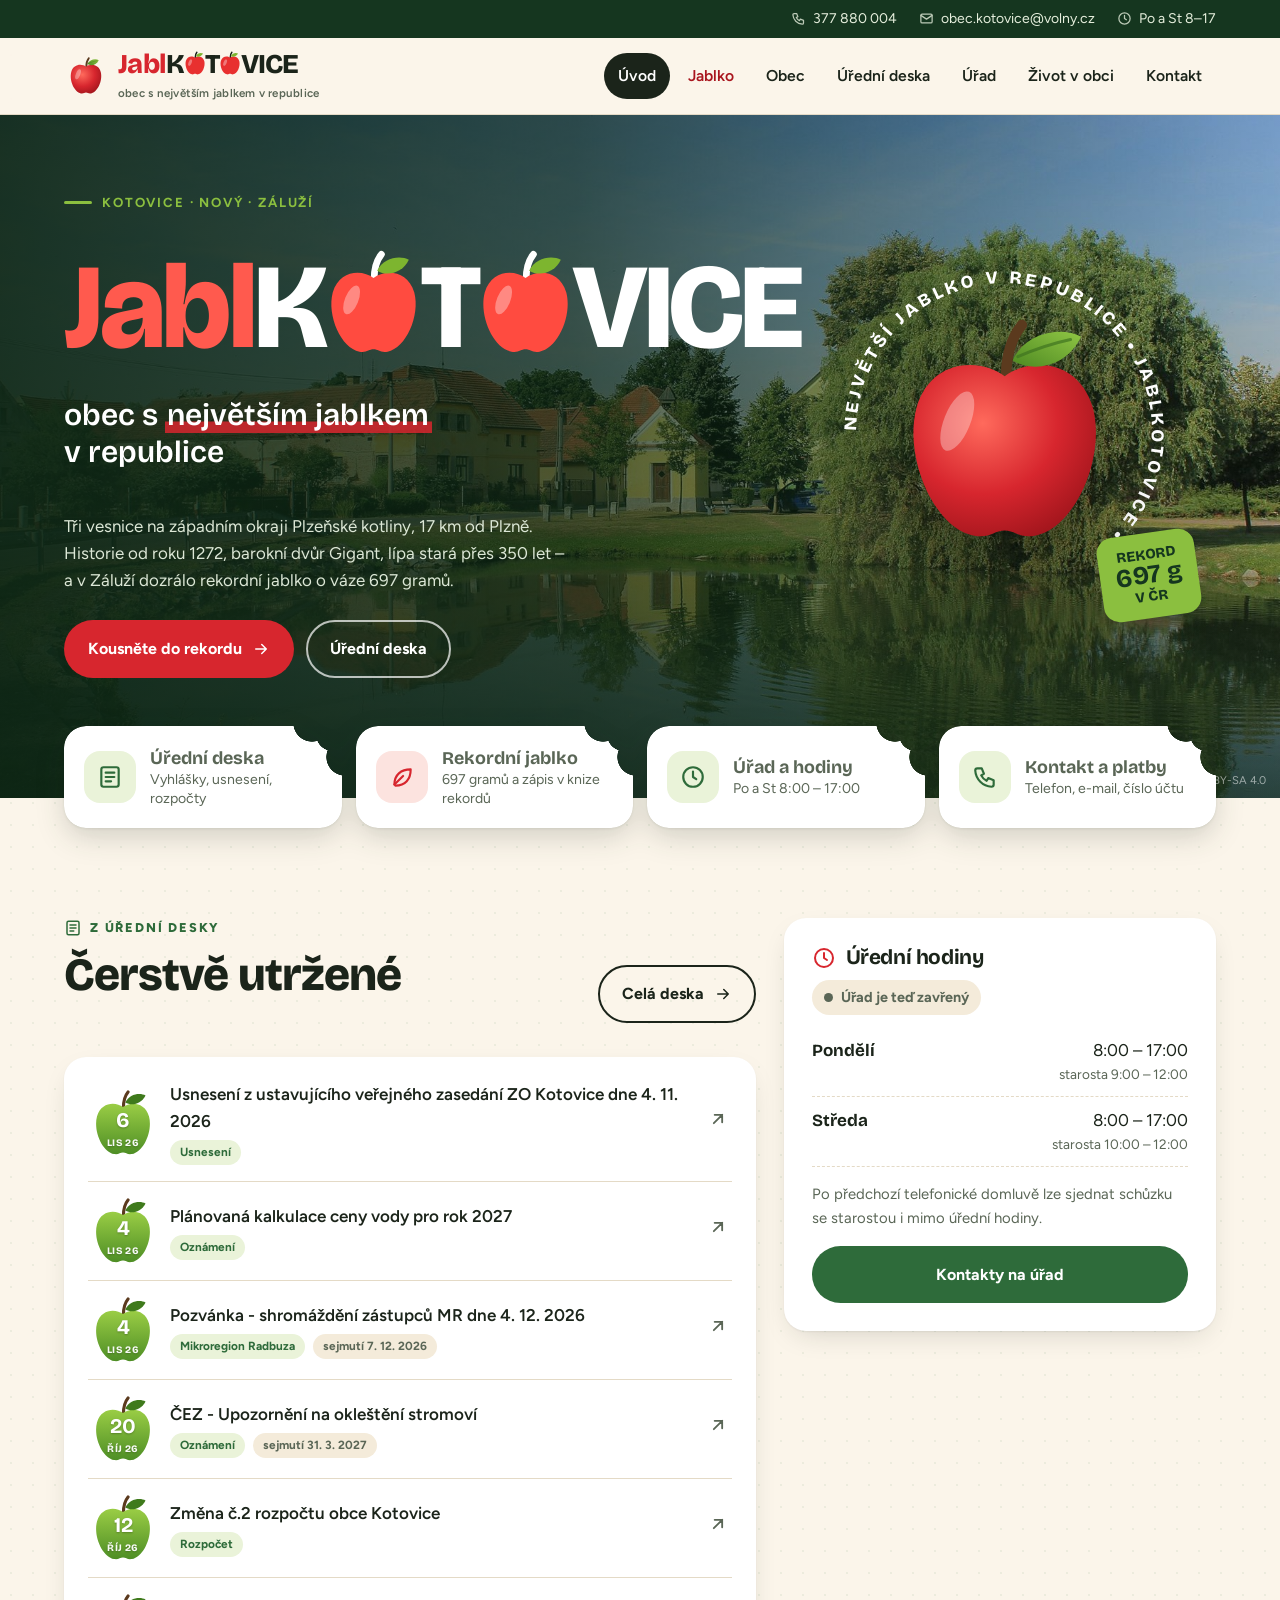
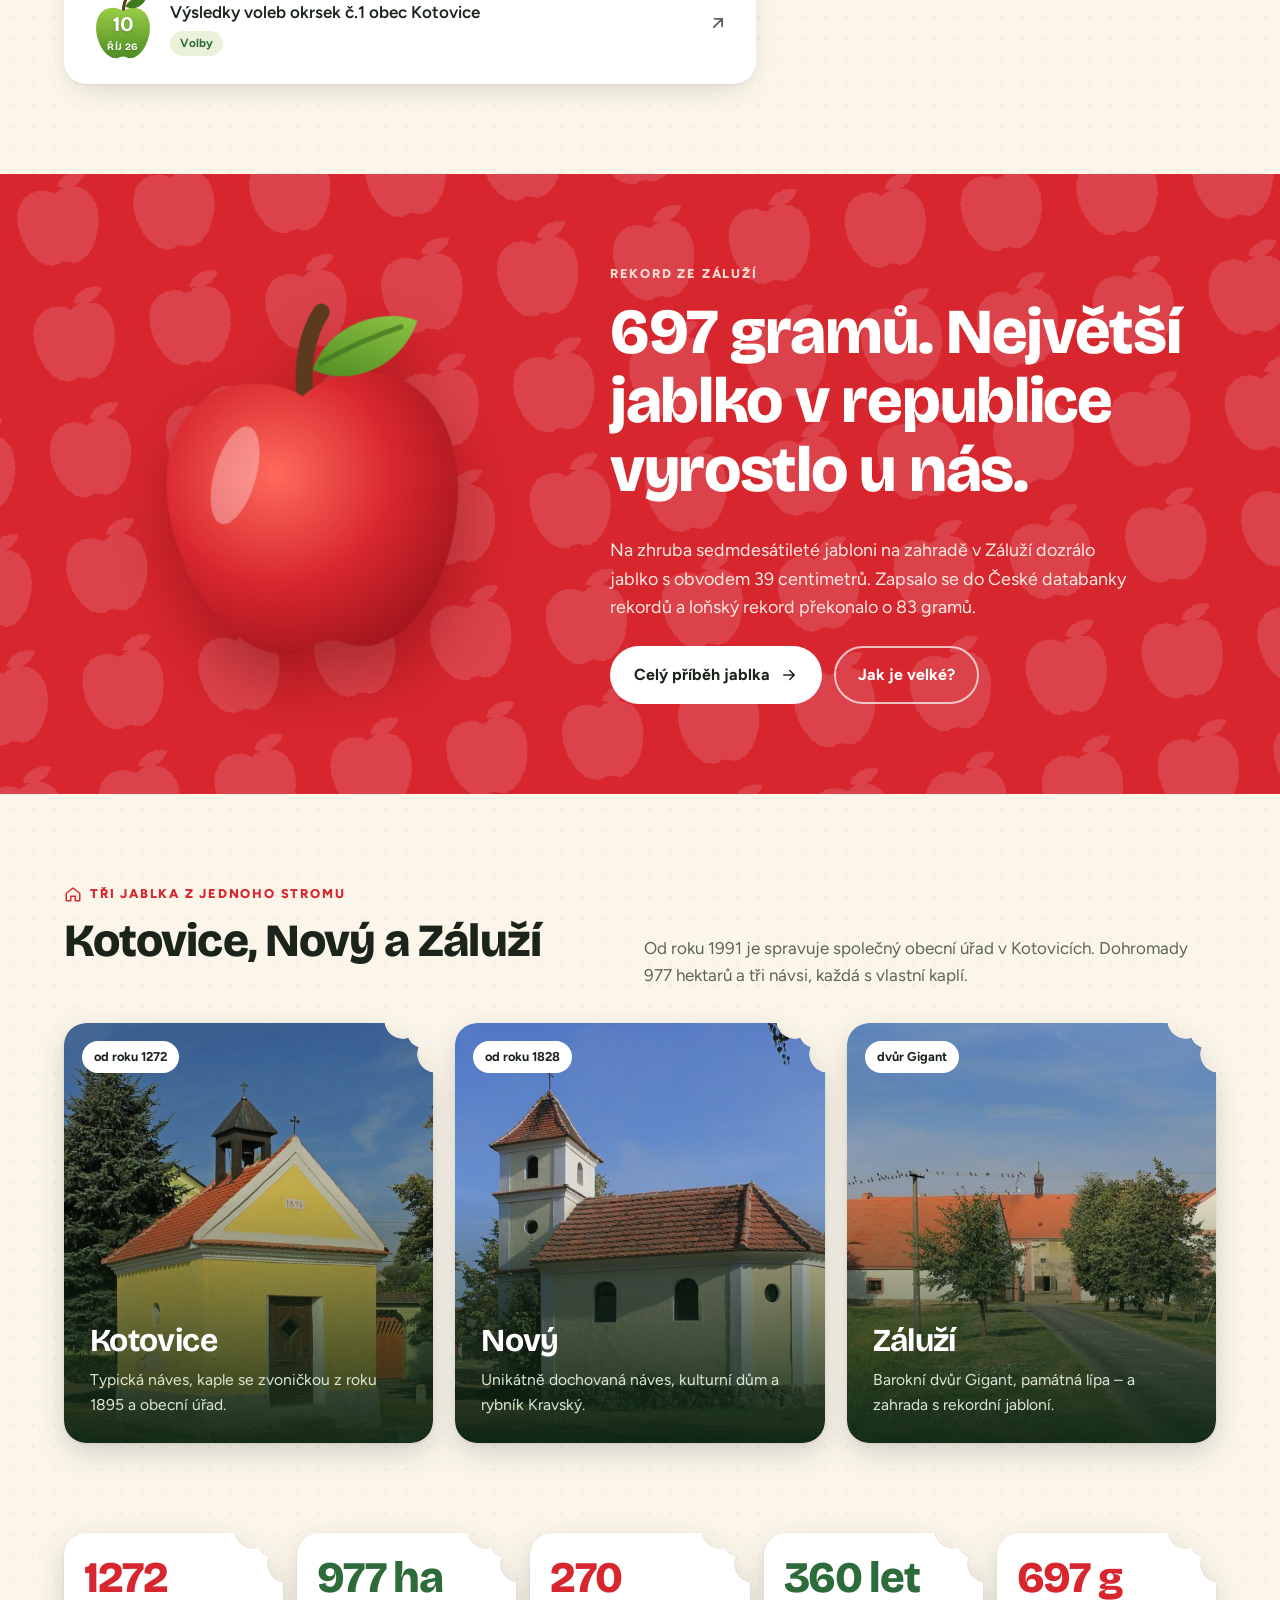
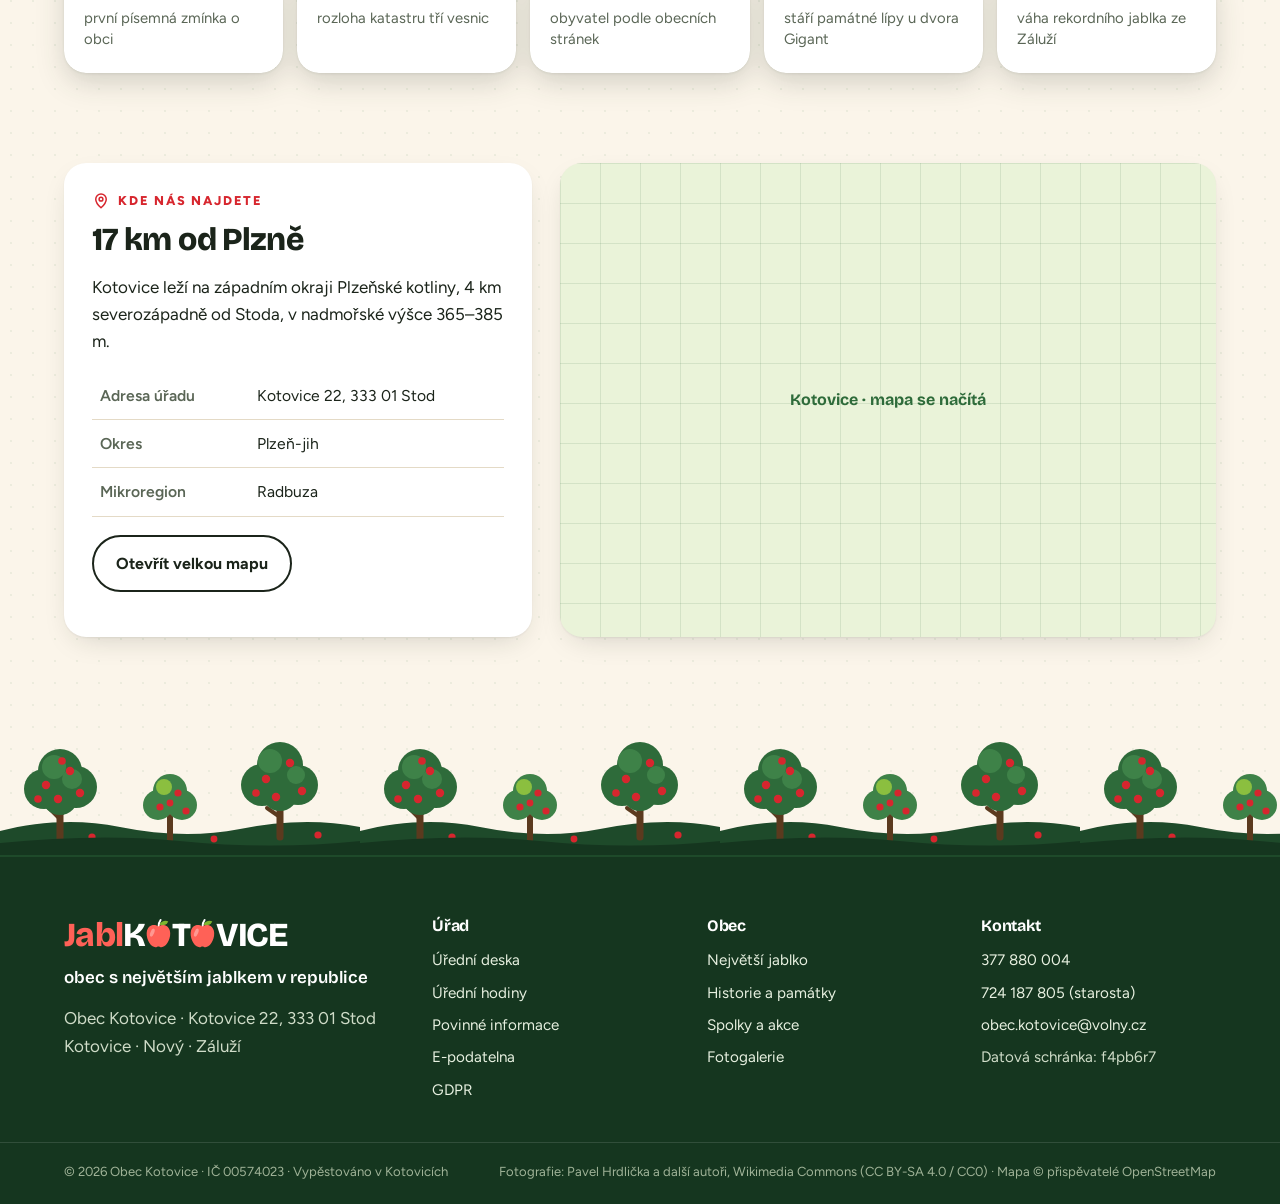
==== commit 689fb15f: "Vyjablíčkování: jablka v názvu, kousnutí, sad, rekordní jablko 697 g, 404 Co-Authored-By: Claude Opu" ====
--- a/index.html
+++ b/index.html
@@ -2,13 +2,14 @@
 <html lang="cs">
 <head>
 <meta charset="utf-8">
+
 <meta name="viewport" content="width=device-width,initial-scale=1">
 <title>JablKOTOVICE – obec s největším jablkem v republice</title>
-<meta name="description" content="Návrh webu obce Kotovice (Kotovice, Nový, Záluží) – úřední deska, úřad, život v obci a největší jablko v republice.">
+<meta name="description" content="Návrh webu obce Kotovice (Kotovice, Nový, Záluží) – úřední deska, úřad, život v obci a rekordní jablko o váze 697 gramů.">
 <meta name="theme-color" content="#15361F">
 <meta name="robots" content="noindex, nofollow">
 <meta property="og:title" content="JablKOTOVICE – obec s největším jablkem v republice">
-<meta property="og:description" content="Návrh webu obce Kotovice (Kotovice, Nový, Záluží) – úřední deska, úřad, život v obci a největší jablko v republice.">
+<meta property="og:description" content="Návrh webu obce Kotovice (Kotovice, Nový, Záluží) – úřední deska, úřad, život v obci a rekordní jablko o váze 697 gramů.">
 <meta property="og:image" content="img/foto/kotovice-rybnik.jpg">
 <link rel="icon" href="img/jablko.svg" type="image/svg+xml">
 <link rel="preconnect" href="https://fonts.googleapis.com">
@@ -26,13 +27,13 @@
 <header class="site"><div class="wrap">
   <a class="brand" href="index.html" aria-label="JablKOTOVICE – úvodní stránka"><svg class="" viewBox="0 0 200 200" aria-hidden="true"><defs>
 <radialGradient id="glogo" cx="38%" cy="34%" r="75%"><stop offset="0" stop-color="#FF6A5C"/><stop offset=".55" stop-color="#D7262E"/><stop offset="1" stop-color="#9E141B"/></radialGradient>
-<linearGradient id="llogo" x1="0" y1="1" x2="1" y2="0"><stop offset="0" stop-color="#5E9A2C"/><stop offset="1" stop-color="#9ED04C"/></linearGradient></defs>
+<linearGradient id="llogo" x1="0" y1="1" x2="1" y2="0"><stop offset="0" stop-color="#4E8A22"/><stop offset="1" stop-color="#8FC544"/></linearGradient></defs>
 <path d="M101 60c0-16 3-30 12-41" stroke="#5B3A1E" stroke-width="8" stroke-linecap="round" fill="none"/>
 <path fill="url(#glogo)" d="M100 58C82 44 44 44 33 82c-10 38 14 92 44 97 12 2 15-4 23-4s11 6 23 4c30-5 54-59 44-97-11-38-49-38-67-24Z"/>
 <path fill="url(#llogo)" d="M106 46c10-22 38-26 52-18-10 22-36 28-52 18Z"/>
 <path d="M110 43c14-6 26-10 40-13" stroke="#3F7420" stroke-width="2.4" stroke-linecap="round" fill="none" opacity=".7"/>
 <ellipse cx="64" cy="92" rx="10" ry="24" fill="#fff" opacity=".32" transform="rotate(22 64 92)"/>
-</svg><span><span class="wm"><span class="j">Jabl</span><span class="k">kotovice</span></span><small>obec s největším jablkem v&nbsp;republice</small></span></a>
+</svg><span><span class="wm" role="img" aria-label="JablKOTOVICE"><span class="j">Jabl</span><span class="k">K<svg class="o" viewBox="28 14 144 170" aria-hidden="true"><path d="M101 60c0-16 3-30 12-41" stroke="currentColor" stroke-width="11" stroke-linecap="round" fill="none"/><path fill="var(--o-fill,#E8302F)" d="M100 58C82 44 44 44 33 82c-10 38 14 92 44 97 12 2 15-4 23-4s11 6 23 4c30-5 54-59 44-97-11-38-49-38-67-24Z"/><path fill="var(--o-leaf,#7DB52F)" d="M106 46c10-22 38-26 52-18-10 22-36 28-52 18Z"/><ellipse cx="64" cy="94" rx="11" ry="25" fill="#fff" opacity=".35" transform="rotate(22 64 94)"/></svg>T<svg class="o" viewBox="28 14 144 170" aria-hidden="true"><path d="M101 60c0-16 3-30 12-41" stroke="currentColor" stroke-width="11" stroke-linecap="round" fill="none"/><path fill="var(--o-fill,#E8302F)" d="M100 58C82 44 44 44 33 82c-10 38 14 92 44 97 12 2 15-4 23-4s11 6 23 4c30-5 54-59 44-97-11-38-49-38-67-24Z"/><path fill="var(--o-leaf,#7DB52F)" d="M106 46c10-22 38-26 52-18-10 22-36 28-52 18Z"/><ellipse cx="64" cy="94" rx="11" ry="25" fill="#fff" opacity=".35" transform="rotate(22 64 94)"/></svg>VICE</span></span><small>obec s největším jablkem v&nbsp;republice</small></span></a>
   <button class="burger" aria-expanded="false" aria-controls="menu"><svg class="" viewBox="0 0 24 24" fill="none" stroke="currentColor" stroke-width="2" stroke-linecap="round" stroke-linejoin="round" aria-hidden="true"><path d="M4 7h16M4 12h16M4 17h16"/></svg>Menu</button>
   <nav class="main" id="menu" aria-label="Hlavní menu"><ul><li><a href="index.html" class="" aria-current=page>Úvod</a></li><li><a href="jablko.html" class="apple-link">Jablko</a></li><li><a href="obec.html" class="">Obec</a></li><li><a href="uredni-deska.html" class="">Úřední deska</a></li><li><a href="urad.html" class="">Úřad</a></li><li><a href="zivot.html" class="">Život v obci</a></li><li><a href="kontakt.html" class="">Kontakt</a></li></ul></nav>
 </div></header>
@@ -43,42 +44,42 @@
   <div class="wrap">
     <div>
       <span class="eyebrow">Kotovice · Nový · Záluží</span>
-      <h1><span class="wm"><span class="j">Jabl</span><span class="k">kotovice</span></span></h1>
+      <h1><span class="wm" role="img" aria-label="JablKOTOVICE"><span class="j">Jabl</span><span class="k">K<svg class="o" viewBox="28 14 144 170" aria-hidden="true"><path d="M101 60c0-16 3-30 12-41" stroke="currentColor" stroke-width="11" stroke-linecap="round" fill="none"/><path fill="var(--o-fill,#E8302F)" d="M100 58C82 44 44 44 33 82c-10 38 14 92 44 97 12 2 15-4 23-4s11 6 23 4c30-5 54-59 44-97-11-38-49-38-67-24Z"/><path fill="var(--o-leaf,#7DB52F)" d="M106 46c10-22 38-26 52-18-10 22-36 28-52 18Z"/><ellipse cx="64" cy="94" rx="11" ry="25" fill="#fff" opacity=".35" transform="rotate(22 64 94)"/></svg>T<svg class="o" viewBox="28 14 144 170" aria-hidden="true"><path d="M101 60c0-16 3-30 12-41" stroke="currentColor" stroke-width="11" stroke-linecap="round" fill="none"/><path fill="var(--o-fill,#E8302F)" d="M100 58C82 44 44 44 33 82c-10 38 14 92 44 97 12 2 15-4 23-4s11 6 23 4c30-5 54-59 44-97-11-38-49-38-67-24Z"/><path fill="var(--o-leaf,#7DB52F)" d="M106 46c10-22 38-26 52-18-10 22-36 28-52 18Z"/><ellipse cx="64" cy="94" rx="11" ry="25" fill="#fff" opacity=".35" transform="rotate(22 64 94)"/></svg>VICE</span></span></h1>
       <p class="sub">obec s <mark>největším jablkem</mark> v&nbsp;republice</p>
-      <p class="lead">Tři vesnice na západním okraji Plzeňské kotliny, 17 km od Plzně. První zmínka 1272, barokní dvůr Gigant, lípa stará přes 350 let – a největší jablko v republice.</p>
+      <p class="lead">Tři vesnice na západním okraji Plzeňské kotliny, 17 km od Plzně. Historie od roku 1272, barokní dvůr Gigant, lípa stará přes 350 let – a v Záluží dozrálo rekordní jablko o váze 697 gramů.</p>
       <div class="ctas">
-        <a class="btn btn-red" href="jablko.html">Poznejte naše jablko <svg class="" viewBox="0 0 24 24" fill="none" stroke="currentColor" stroke-width="2" stroke-linecap="round" stroke-linejoin="round" aria-hidden="true"><path d="M5 12h14M13 6l6 6-6 6"/></svg></a>
+        <a class="btn btn-red" href="jablko.html">Kousněte do rekordu <svg class="" viewBox="0 0 24 24" fill="none" stroke="currentColor" stroke-width="2" stroke-linecap="round" stroke-linejoin="round" aria-hidden="true"><path d="M5 12h14M13 6l6 6-6 6"/></svg></a>
         <a class="btn btn-ghost-light" href="uredni-deska.html">Úřední deska</a>
       </div>
     </div>
-    <div class="hero-apple">
+    <button class="hero-apple" type="button" aria-label="Zatřást jabloní" title="Zatřeste jabloní">
       <svg class="stamp" viewBox="0 0 300 300" aria-hidden="true"><defs><path id="kruh" d="M150 150m-128 0a128 128 0 1 1 256 0a128 128 0 1 1-256 0"/></defs>
         <text><textPath href="#kruh">největší jablko v republice • jablkotovice • </textPath></text></svg>
       <svg class="apple" viewBox="0 0 200 200" aria-hidden="true"><defs>
 <radialGradient id="ghero" cx="38%" cy="34%" r="75%"><stop offset="0" stop-color="#FF6A5C"/><stop offset=".55" stop-color="#D7262E"/><stop offset="1" stop-color="#9E141B"/></radialGradient>
-<linearGradient id="lhero" x1="0" y1="1" x2="1" y2="0"><stop offset="0" stop-color="#5E9A2C"/><stop offset="1" stop-color="#9ED04C"/></linearGradient></defs>
+<linearGradient id="lhero" x1="0" y1="1" x2="1" y2="0"><stop offset="0" stop-color="#4E8A22"/><stop offset="1" stop-color="#8FC544"/></linearGradient></defs>
 <path d="M101 60c0-16 3-30 12-41" stroke="#5B3A1E" stroke-width="8" stroke-linecap="round" fill="none"/>
 <path fill="url(#ghero)" d="M100 58C82 44 44 44 33 82c-10 38 14 92 44 97 12 2 15-4 23-4s11 6 23 4c30-5 54-59 44-97-11-38-49-38-67-24Z"/>
 <path fill="url(#lhero)" d="M106 46c10-22 38-26 52-18-10 22-36 28-52 18Z"/>
 <path d="M110 43c14-6 26-10 40-13" stroke="#3F7420" stroke-width="2.4" stroke-linecap="round" fill="none" opacity=".7"/>
 <ellipse cx="64" cy="92" rx="10" ry="24" fill="#fff" opacity=".32" transform="rotate(22 64 92)"/>
 </svg>
-      <div class="badge-rec">Rekord<b>č. 1</b>v ČR</div>
-    </div>
+      <span class="badge-rec">Rekord<b>697 g</b>v ČR</span>
+    </button>
   </div>
   <span class="credit">Kotovice, rybník na návsi · foto Pavel Hrdlička, CC BY-SA 4.0</span>
 </section>
 
-<div class="quick wrap"><ul>
-  <li><a href="uredni-deska.html"><span class="qi"><svg class="" viewBox="0 0 24 24" fill="none" stroke="currentColor" stroke-width="2" stroke-linecap="round" stroke-linejoin="round" aria-hidden="true"><rect x="4" y="3" width="16" height="18" rx="2"/><path d="M8 8h8M8 12h8M8 16h5"/></svg></span><span><b>Úřední deska</b><span>Vyhlášky, usnesení, rozpočty</span></span></a></li>
-  <li><a href="jablko.html"><span class="qi"><svg class="" viewBox="0 0 24 24" fill="none" stroke="currentColor" stroke-width="2" stroke-linecap="round" stroke-linejoin="round" aria-hidden="true"><path d="M5 19c0-9 6-14 15-14 0 9-5 15-14 15"/><path d="M5 19 13 11"/></svg></span><span><b>Největší jablko</b><span>Kde ho najdete a jak vzniklo</span></span></a></li>
-  <li><a href="urad.html"><span class="qi"><svg class="" viewBox="0 0 24 24" fill="none" stroke="currentColor" stroke-width="2" stroke-linecap="round" stroke-linejoin="round" aria-hidden="true"><circle cx="12" cy="12" r="9"/><path d="M12 7v5l3 2"/></svg></span><span><b>Úřad a hodiny</b><span>Po a St 8:00 – 17:00</span></span></a></li>
-  <li><a href="kontakt.html"><span class="qi"><svg class="" viewBox="0 0 24 24" fill="none" stroke="currentColor" stroke-width="2" stroke-linecap="round" stroke-linejoin="round" aria-hidden="true"><path d="M5 4h4l2 5-2.5 1.5a11 11 0 0 0 5 5L15 13l5 2v4a2 2 0 0 1-2 2A16 16 0 0 1 3 6a2 2 0 0 1 2-2"/></svg></span><span><b>Kontakt a platby</b><span>Telefon, e-mail, číslo účtu</span></span></a></li>
+<div class="quick wrap"><ul class="bite-wrap">
+  <li><a class="bite" href="uredni-deska.html"><span class="qi"><svg class="" viewBox="0 0 24 24" fill="none" stroke="currentColor" stroke-width="2" stroke-linecap="round" stroke-linejoin="round" aria-hidden="true"><rect x="4" y="3" width="16" height="18" rx="2"/><path d="M8 8h8M8 12h8M8 16h5"/></svg></span><span><b>Úřední deska</b><span>Vyhlášky, usnesení, rozpočty</span></span></a></li>
+  <li><a class="bite" href="jablko.html"><span class="qi"><svg class="" viewBox="0 0 24 24" fill="none" stroke="currentColor" stroke-width="2" stroke-linecap="round" stroke-linejoin="round" aria-hidden="true"><path d="M5 19c0-9 6-14 15-14 0 9-5 15-14 15"/><path d="M5 19 13 11"/></svg></span><span><b>Rekordní jablko</b><span>697 gramů a zápis v knize rekordů</span></span></a></li>
+  <li><a class="bite" href="urad.html"><span class="qi"><svg class="" viewBox="0 0 24 24" fill="none" stroke="currentColor" stroke-width="2" stroke-linecap="round" stroke-linejoin="round" aria-hidden="true"><circle cx="12" cy="12" r="9"/><path d="M12 7v5l3 2"/></svg></span><span><b>Úřad a hodiny</b><span>Po a St 8:00 – 17:00</span></span></a></li>
+  <li><a class="bite" href="kontakt.html"><span class="qi"><svg class="" viewBox="0 0 24 24" fill="none" stroke="currentColor" stroke-width="2" stroke-linecap="round" stroke-linejoin="round" aria-hidden="true"><path d="M5 4h4l2 5-2.5 1.5a11 11 0 0 0 5 5L15 13l5 2v4a2 2 0 0 1-2 2A16 16 0 0 1 3 6a2 2 0 0 1 2-2"/></svg></span><span><b>Kontakt a platby</b><span>Telefon, e-mail, číslo účtu</span></span></a></li>
 </ul></div>
 
 <section class="s"><div class="wrap grid-2">
   <div>
-    <div class="s-head"><div><div class="kicker"><svg class="" viewBox="0 0 24 24" fill="none" stroke="currentColor" stroke-width="2" stroke-linecap="round" stroke-linejoin="round" aria-hidden="true"><rect x="4" y="3" width="16" height="18" rx="2"/><path d="M8 8h8M8 12h8M8 16h5"/></svg> Z úřední desky</div><h2>Co je nového</h2></div>
+    <div class="s-head"><div><div class="kicker green"><svg class="" viewBox="0 0 24 24" fill="none" stroke="currentColor" stroke-width="2" stroke-linecap="round" stroke-linejoin="round" aria-hidden="true"><rect x="4" y="3" width="16" height="18" rx="2"/><path d="M8 8h8M8 12h8M8 16h5"/></svg> Z úřední desky</div><h2>Čerstvě utržené</h2></div>
       <a class="btn btn-ghost" href="uredni-deska.html">Celá deska <svg class="" viewBox="0 0 24 24" fill="none" stroke="currentColor" stroke-width="2" stroke-linecap="round" stroke-linejoin="round" aria-hidden="true"><path d="M5 12h14M13 6l6 6-6 6"/></svg></a></div>
     <div class="board"><ol class="dl" data-deska-latest="6"><li class="empty"><a href="uredni-deska.html">Otevřít úřední desku</a></li></ol></div>
   </div>
@@ -89,14 +90,14 @@
 <li><b>Pondělí</b><span>8:00 – 17:00<small>starosta 9:00 – 12:00</small></span></li>
 <li><b>Středa</b><span>8:00 – 17:00<small>starosta 10:00 – 12:00</small></span></li>
 </ul><p style="font-size:.93rem;color:var(--muted)">Po předchozí telefonické domluvě lze sjednat schůzku se starostou i mimo úřední hodiny.</p>
-    <a class="btn btn-red" href="kontakt.html" style="width:100%;justify-content:center">Kontakty na úřad</a>
+    <a class="btn btn-green" href="kontakt.html" style="width:100%;justify-content:center">Kontakty na úřad</a>
   </aside>
 </div></section>
 
 <section class="apple-band"><div class="wrap">
   <svg class="apple-big" viewBox="0 0 200 200" aria-hidden="true"><defs>
 <radialGradient id="gband" cx="38%" cy="34%" r="75%"><stop offset="0" stop-color="#FF6A5C"/><stop offset=".55" stop-color="#D7262E"/><stop offset="1" stop-color="#9E141B"/></radialGradient>
-<linearGradient id="lband" x1="0" y1="1" x2="1" y2="0"><stop offset="0" stop-color="#5E9A2C"/><stop offset="1" stop-color="#9ED04C"/></linearGradient></defs>
+<linearGradient id="lband" x1="0" y1="1" x2="1" y2="0"><stop offset="0" stop-color="#4E8A22"/><stop offset="1" stop-color="#8FC544"/></linearGradient></defs>
 <path d="M101 60c0-16 3-30 12-41" stroke="#5B3A1E" stroke-width="8" stroke-linecap="round" fill="none"/>
 <path fill="url(#gband)" d="M100 58C82 44 44 44 33 82c-10 38 14 92 44 97 12 2 15-4 23-4s11 6 23 4c30-5 54-59 44-97-11-38-49-38-67-24Z"/>
 <path fill="url(#lband)" d="M106 46c10-22 38-26 52-18-10 22-36 28-52 18Z"/>
@@ -104,33 +105,33 @@
 <ellipse cx="64" cy="92" rx="10" ry="24" fill="#fff" opacity=".32" transform="rotate(22 64 92)"/>
 </svg>
   <div>
-    <div class="kicker">Chlouba obce</div>
-    <h2>Největší jablko v republice máme my</h2>
-    <p>Zastavte se u něj, vyfoťte se a pošlete fotku dál – ať se ví, kde je největší jablko v Česku.</p>
+    <div class="kicker">Rekord ze Záluží</div>
+    <h2>697 gramů. Největší jablko v&nbsp;republice vyrostlo u&nbsp;nás.</h2>
+    <p>Na zhruba sedmdesátileté jabloni na zahradě v Záluží dozrálo jablko s obvodem 39 centimetrů. Zapsalo se do České databanky rekordů a loňský rekord překonalo o 83 gramů.</p>
     <div class="ctas" style="display:flex;gap:12px;flex-wrap:wrap;margin-top:24px">
-      <a class="btn btn-light" href="jablko.html">Všechno o jablku <svg class="" viewBox="0 0 24 24" fill="none" stroke="currentColor" stroke-width="2" stroke-linecap="round" stroke-linejoin="round" aria-hidden="true"><path d="M5 12h14M13 6l6 6-6 6"/></svg></a>
-      <a class="btn btn-ghost-light" href="kontakt.html#mapa">Jak k nám dojet</a>
+      <a class="btn btn-light" href="jablko.html">Celý příběh jablka <svg class="" viewBox="0 0 24 24" fill="none" stroke="currentColor" stroke-width="2" stroke-linecap="round" stroke-linejoin="round" aria-hidden="true"><path d="M5 12h14M13 6l6 6-6 6"/></svg></a>
+      <a class="btn btn-ghost-light" href="jablko.html#velikost">Jak je velké?</a>
     </div>
   </div>
 </div></section>
 
 <section class="s"><div class="wrap">
-  <div class="s-head"><div><div class="kicker"><svg class="" viewBox="0 0 24 24" fill="none" stroke="currentColor" stroke-width="2" stroke-linecap="round" stroke-linejoin="round" aria-hidden="true"><path d="m3 11 9-7 9 7v9a1 1 0 0 1-1 1h-5v-6H9v6H4a1 1 0 0 1-1-1z"/></svg> Tři vesnice, jedna obec</div><h2>Kotovice, Nový a Záluží</h2></div>
-    <p>Od roku 1991 je spravuje společný obecní úřad v Kotovicích. Dohromady 977 hektarů polí, sadů, rybníků a návsí.</p></div>
-  <div class="villages">
-    <a class="village" href="obec.html#kotovice"><img class="" src="img/foto/kotovice-kaple-m.jpg" alt="Kotovice – kaple se zvoničkou z roku 1895" loading=lazy decoding="async"><span class="pill">od roku 1272</span><div class="in"><h3>Kotovice</h3><p>Typická náves, kaple se zvoničkou z roku 1895 a obecní úřad.</p></div></a>
-    <a class="village" href="obec.html#novy"><img class="" src="img/foto/novy-kaple-m.jpg" alt="Nový – kaple z roku 1937" loading=lazy decoding="async"><span class="pill">od roku 1828</span><div class="in"><h3>Nový</h3><p>Unikátně dochovaná náves, kulturní dům a rybník Kravský.</p></div></a>
-    <a class="village" href="obec.html#zaluzi"><img class="" src="img/foto/zaluzi-gigant-m.jpg" alt="Záluží – barokní dvůr Gigant" loading=lazy decoding="async"><span class="pill">dvůr Gigant</span><div class="in"><h3>Záluží</h3><p>Barokní dvůr Gigant, památná lípa a socha Immaculaty z roku 1737.</p></div></a>
+  <div class="s-head"><div><div class="kicker"><svg class="" viewBox="0 0 24 24" fill="none" stroke="currentColor" stroke-width="2" stroke-linecap="round" stroke-linejoin="round" aria-hidden="true"><path d="m3 11 9-7 9 7v9a1 1 0 0 1-1 1h-5v-6H9v6H4a1 1 0 0 1-1-1z"/></svg> Tři jablka z jednoho stromu</div><h2>Kotovice, Nový a Záluží</h2></div>
+    <p>Od roku 1991 je spravuje společný obecní úřad v Kotovicích. Dohromady 977 hektarů a tři návsi, každá s vlastní kaplí.</p></div>
+  <div class="villages bite-wrap">
+    <a class="village bite" href="obec.html#kotovice"><img class="" src="img/foto/kotovice-kaple-m.jpg" alt="Kotovice – kaple se zvoničkou z roku 1895" loading=lazy decoding="async"><span class="pill">od roku 1272</span><div class="in"><h3>Kotovice</h3><p>Typická náves, kaple se zvoničkou z roku 1895 a obecní úřad.</p></div></a>
+    <a class="village bite" href="obec.html#novy"><img class="" src="img/foto/novy-kaple-m.jpg" alt="Nový – kaple z roku 1937" loading=lazy decoding="async"><span class="pill">od roku 1828</span><div class="in"><h3>Nový</h3><p>Unikátně dochovaná náves, kulturní dům a rybník Kravský.</p></div></a>
+    <a class="village bite" href="obec.html#zaluzi"><img class="" src="img/foto/zaluzi-gigant-m.jpg" alt="Záluží – barokní dvůr Gigant" loading=lazy decoding="async"><span class="pill">dvůr Gigant</span><div class="in"><h3>Záluží</h3><p>Barokní dvůr Gigant, památná lípa – a zahrada s rekordní jabloní.</p></div></a>
   </div>
 </div></section>
 
 <section class="s" style="padding-top:0"><div class="wrap">
-  <div class="stats">
-    <div class="stat"><b>1272</b><span>první písemná zmínka o obci</span></div>
-    <div class="stat"><b>977 ha</b><span>rozloha katastru tří vesnic</span></div>
-    <div class="stat"><b>270</b><span>obyvatel podle obecních stránek</span></div>
-    <div class="stat"><b>360 let</b><span>stáří památné lípy u dvora Gigant</span></div>
-    <div class="stat"><b>1</b><span>největší jablko v&nbsp;republice</span></div>
+  <div class="stats bite-wrap">
+    <div class="stat bite"><b>1272</b><span>první písemná zmínka o obci</span></div>
+    <div class="stat bite"><b>977 ha</b><span>rozloha katastru tří vesnic</span></div>
+    <div class="stat bite"><b>270</b><span>obyvatel podle obecních stránek</span></div>
+    <div class="stat bite"><b>360 let</b><span>stáří památné lípy u dvora Gigant</span></div>
+    <div class="stat bite"><b>697 g</b><span>váha rekordního jablka ze Záluží</span></div>
   </div>
 </div></section>
 
@@ -150,7 +151,7 @@
 <footer class="site">
   <div class="wrap">
     <div>
-      <span class="wm"><span class="j">Jabl</span><span class="k">kotovice</span></span>
+      <span class="wm" role="img" aria-label="JablKOTOVICE"><span class="j">Jabl</span><span class="k">K<svg class="o" viewBox="28 14 144 170" aria-hidden="true"><path d="M101 60c0-16 3-30 12-41" stroke="currentColor" stroke-width="11" stroke-linecap="round" fill="none"/><path fill="var(--o-fill,#E8302F)" d="M100 58C82 44 44 44 33 82c-10 38 14 92 44 97 12 2 15-4 23-4s11 6 23 4c30-5 54-59 44-97-11-38-49-38-67-24Z"/><path fill="var(--o-leaf,#7DB52F)" d="M106 46c10-22 38-26 52-18-10 22-36 28-52 18Z"/><ellipse cx="64" cy="94" rx="11" ry="25" fill="#fff" opacity=".35" transform="rotate(22 64 94)"/></svg>T<svg class="o" viewBox="28 14 144 170" aria-hidden="true"><path d="M101 60c0-16 3-30 12-41" stroke="currentColor" stroke-width="11" stroke-linecap="round" fill="none"/><path fill="var(--o-fill,#E8302F)" d="M100 58C82 44 44 44 33 82c-10 38 14 92 44 97 12 2 15-4 23-4s11 6 23 4c30-5 54-59 44-97-11-38-49-38-67-24Z"/><path fill="var(--o-leaf,#7DB52F)" d="M106 46c10-22 38-26 52-18-10 22-36 28-52 18Z"/><ellipse cx="64" cy="94" rx="11" ry="25" fill="#fff" opacity=".35" transform="rotate(22 64 94)"/></svg>VICE</span></span>
       <p class="claim">obec s největším jablkem v&nbsp;republice</p>
       <p>Obec Kotovice · Kotovice 22, 333 01 Stod<br>Kotovice · Nový · Záluží</p>
     </div>
@@ -175,7 +176,7 @@
     </ul></div>
   </div>
   <div class="bottom"><div class="wrap">
-    <span>© 2026 Obec Kotovice · IČ 00574023</span>
+    <span>© 2026 Obec Kotovice · IČ 00574023 · Vypěstováno v Kotovicích</span>
     <span>Fotografie: Pavel Hrdlička a další autoři, Wikimedia Commons (CC BY-SA 4.0 / CC0) · Mapa © přispěvatelé OpenStreetMap</span>
   </div></div>
 </footer>
--- a/assets/style.css
+++ b/assets/style.css
@@ -31,7 +31,10 @@
 /* ---------- Značka JablKOTOVICE ---------- */
 .wm{font-family:var(--f-head);font-weight:800;letter-spacing:-.035em;white-space:nowrap;line-height:.9}
 .wm .j{color:var(--red);letter-spacing:-.02em}
-.wm .k{text-transform:uppercase}
+.wm .k{text-transform:uppercase;display:inline-flex;align-items:baseline}
+.wm .o{display:inline-block;width:.74em;height:.86em;margin:0 .015em 0 .03em;transform:translateY(.06em);overflow:visible;flex:none}
+.hero h1 .wm .o{--o-fill:#FF4B40}
+footer.site .wm .o{--o-fill:#FF6157}
 
 /* ---------- Hlavička ---------- */
 .top{background:var(--green-dark);color:#E6EFDD;font-size:14px}
@@ -62,9 +65,20 @@
 .btn:hover{transform:translateY(-2px)}
 .btn svg{width:18px;height:18px}
 .btn-red{background:var(--red);color:#fff}.btn-red:hover{background:var(--red-dark);color:#fff}
+.btn-green{background:var(--green);color:#fff}.btn-green:hover{background:var(--green-dark);color:#fff}
+.kicker.green{color:var(--green)}
 .btn-light{background:#fff;color:var(--ink)}.btn-light:hover{color:var(--ink);background:var(--cream)}
 .btn-ghost{border-color:currentColor;color:var(--ink);background:transparent}
 .btn-ghost-light{border-color:rgba(255,255,255,.7);color:#fff}.btn-ghost-light:hover{color:#fff;background:rgba(255,255,255,.12)}
+
+/* ---------- Kousnutí do rohu ---------- */
+.bite{
+  -webkit-mask:radial-gradient(circle 19px at calc(100% + 3px) 31px,#0000 97%,#000 100%),radial-gradient(circle 19px at calc(100% - 30px) -3px,#0000 97%,#000 100%),radial-gradient(circle 16px at calc(100% - 10px) 9px,#0000 97%,#000 100%);
+  -webkit-mask-composite:source-in,source-in;
+  mask:radial-gradient(circle 19px at calc(100% + 3px) 31px,#0000 97%,#000 100%),radial-gradient(circle 19px at calc(100% - 30px) -3px,#0000 97%,#000 100%),radial-gradient(circle 16px at calc(100% - 10px) 9px,#0000 97%,#000 100%);
+  mask-composite:intersect}
+.bite-wrap{filter:drop-shadow(0 10px 14px rgba(27,36,26,.16)) drop-shadow(0 1px 1px rgba(27,36,26,.08))}
+.bite-wrap .bite{box-shadow:none !important}
 
 /* ---------- Úvod (hero) ---------- */
 .hero{position:relative;color:#fff;overflow:hidden;background:var(--green-dark)}
@@ -81,12 +95,14 @@
 .hero .sub mark{background:none;color:#fff;box-shadow:inset 0 -.38em 0 rgba(215,38,46,.85);padding:0 .08em}
 .hero .lead{max-width:46ch;color:#DCE7D6;font-size:1.06rem}
 .hero .ctas{display:flex;gap:12px;flex-wrap:wrap;margin-top:26px}
-.hero-apple{position:relative;justify-self:center;width:min(440px,100%);aspect-ratio:1}
+.hero-apple{position:relative;justify-self:center;width:min(440px,100%);aspect-ratio:1;border:0;background:none;padding:0;cursor:pointer;color:inherit;font:inherit}
+.hero-apple:active .apple{transform:scale(.96)}
+.falling{position:fixed;top:-80px;z-index:300;pointer-events:none;width:46px;height:46px}
 .hero-apple .apple{position:absolute;inset:12%;filter:drop-shadow(0 30px 40px rgba(0,0,0,.45));animation:bob 6s ease-in-out infinite}
 .stamp{position:absolute;inset:0;animation:spin 28s linear infinite}
 .stamp text{font:800 15.5px var(--f-head);letter-spacing:.2em;fill:#fff;text-transform:uppercase}
 .badge-rec{position:absolute;right:-6%;bottom:-4%;background:var(--leaf);color:var(--green-dark);font:800 .9rem/1.05 var(--f-head);text-transform:uppercase;padding:14px 16px;border-radius:16px;transform:rotate(-8deg);box-shadow:var(--shadow);text-align:center}
-.badge-rec b{display:block;font-size:1.6rem}
+.badge-rec b{display:block;font-size:1.6rem;text-transform:none}
 @keyframes spin{to{transform:rotate(360deg)}}
 @keyframes bob{50%{transform:translateY(-12px) rotate(3deg)}}
 @media (prefers-reduced-motion:reduce){.stamp,.hero-apple .apple{animation:none}}
@@ -121,9 +137,11 @@
 .dl li:first-child{border-top:0}
 .dl a{display:grid;grid-template-columns:auto 1fr auto;gap:16px;align-items:center;padding:16px 4px;text-decoration:none;color:var(--ink)}
 .dl a:hover .t{color:var(--red)}
-.dl .date{font-family:var(--f-head);font-weight:800;text-align:center;line-height:1;width:58px;padding:9px 0;border-radius:12px;background:var(--cream)}
-.dl .date b{display:block;font-size:1.35rem}
-.dl .date small{font-size:.72rem;color:var(--muted);text-transform:uppercase;letter-spacing:.06em}
+.dl .date{font-family:var(--f-head);font-weight:800;text-align:center;line-height:1;width:62px;height:66px;padding-top:21px;color:#fff;
+  background:url("../img/jablko-zelene.svg") center/contain no-repeat;text-shadow:0 1px 2px rgba(0,0,0,.25)}
+.dl .date.nove{background-image:url("../img/jablko-cervene.svg")}
+.dl .date b{display:block;font-size:1.3rem}
+.dl .date small{font-size:.62rem;text-transform:uppercase;letter-spacing:.04em;opacity:.95}
 .dl .t{font-weight:600;line-height:1.35;transition:color .15s}
 .dl .meta{display:flex;gap:8px;flex-wrap:wrap;margin-top:5px}
 .tag{display:inline-block;font-size:.74rem;font-weight:700;padding:3px 10px;border-radius:999px;background:var(--leaf-soft);color:var(--green)}
@@ -218,7 +236,7 @@
 .docs{list-style:none;padding:0;margin:0;display:grid;gap:10px}
 .docs a{display:flex;gap:14px;align-items:center;padding:14px 16px;border-radius:var(--radius-s);background:var(--cream);text-decoration:none;color:var(--ink);font-weight:600}
 .docs a:hover{background:var(--leaf-soft);color:var(--green)}
-.docs .pdf{flex:none;font:800 .7rem var(--f-head);background:var(--red);color:#fff;border-radius:8px;padding:6px 7px;letter-spacing:.04em}
+.docs .pdf{flex:none;font:800 .7rem var(--f-head);background:var(--green);color:#fff;border-radius:8px;padding:6px 7px;letter-spacing:.04em}
 .docs small{display:block;font-weight:500;color:var(--muted);font-size:.83rem}
 
 table.info{width:100%;border-collapse:collapse;font-size:.98rem}
@@ -289,8 +307,8 @@
 .copy{border:0;background:var(--cream);border-radius:999px;padding:5px 12px;font:700 .8rem var(--f-body);cursor:pointer;color:var(--green);margin-top:6px}
 
 /* ---------- Patička ---------- */
-footer.site{background:var(--green-dark);color:#CFDCC8;margin-top:0;position:relative}
-footer.site::before{content:"";display:block;height:14px;background:linear-gradient(90deg,var(--red) 0 33%,var(--leaf) 33% 66%,var(--green) 66%)}
+footer.site{background:linear-gradient(transparent 128px,var(--green-dark) 128px);color:#CFDCC8;margin-top:0;position:relative}
+footer.site::before{content:"";display:block;height:130px;background:url("../img/sad.svg") repeat-x left bottom/360px 130px}
 footer.site .wrap{display:grid;grid-template-columns:1.4fr 1fr 1fr 1fr;gap:40px;padding-top:60px;padding-bottom:40px}
 footer.site h4{color:#fff;font-size:1rem;margin-bottom:14px}
 footer.site a{color:#E7F0E0;text-decoration:none}
@@ -351,3 +369,21 @@
   .chips{flex-wrap:nowrap;overflow-x:auto;margin:0 -20px;padding:2px 20px 6px;scrollbar-width:none}
   .chip{flex:none}
 }
+
+/* ---------- Jablko ve skutečné velikosti ---------- */
+.real{display:grid;gap:10px;justify-items:center}
+.real > div{max-width:60ch;justify-self:start}
+.real svg{width:18.5cm;max-width:100%;height:auto;filter:drop-shadow(0 18px 20px rgba(80,0,0,.2))}
+.compare{display:flex;gap:6px;align-items:flex-end;margin:10px 0 4px}
+.compare svg{width:42px;height:42px}
+.compare .eq{font:800 1.6rem var(--f-head);color:var(--muted);margin:0 8px 6px}
+.press{display:flex;gap:18px;align-items:center;text-decoration:none;color:var(--ink);background:var(--cream);border-radius:var(--radius-s);padding:18px 20px}
+.press:hover{background:var(--leaf-soft);color:var(--ink)}
+.press b{font-family:var(--f-head);font-size:1.15rem;display:block;line-height:1.25}
+.press small{color:var(--muted)}
+.press .src{flex:none;width:52px;height:52px;border-radius:14px;background:#fff;display:grid;place-items:center;color:var(--red)}
+.press .src svg{width:26px;height:26px}
+/* 404 */
+.e404{min-height:60vh;display:grid;place-items:center;text-align:center;padding:60px 16px}
+.e404 svg{width:160px;margin:0 auto 10px}
+.e404 h1{font-size:clamp(2.4rem,7vw,4.4rem)}
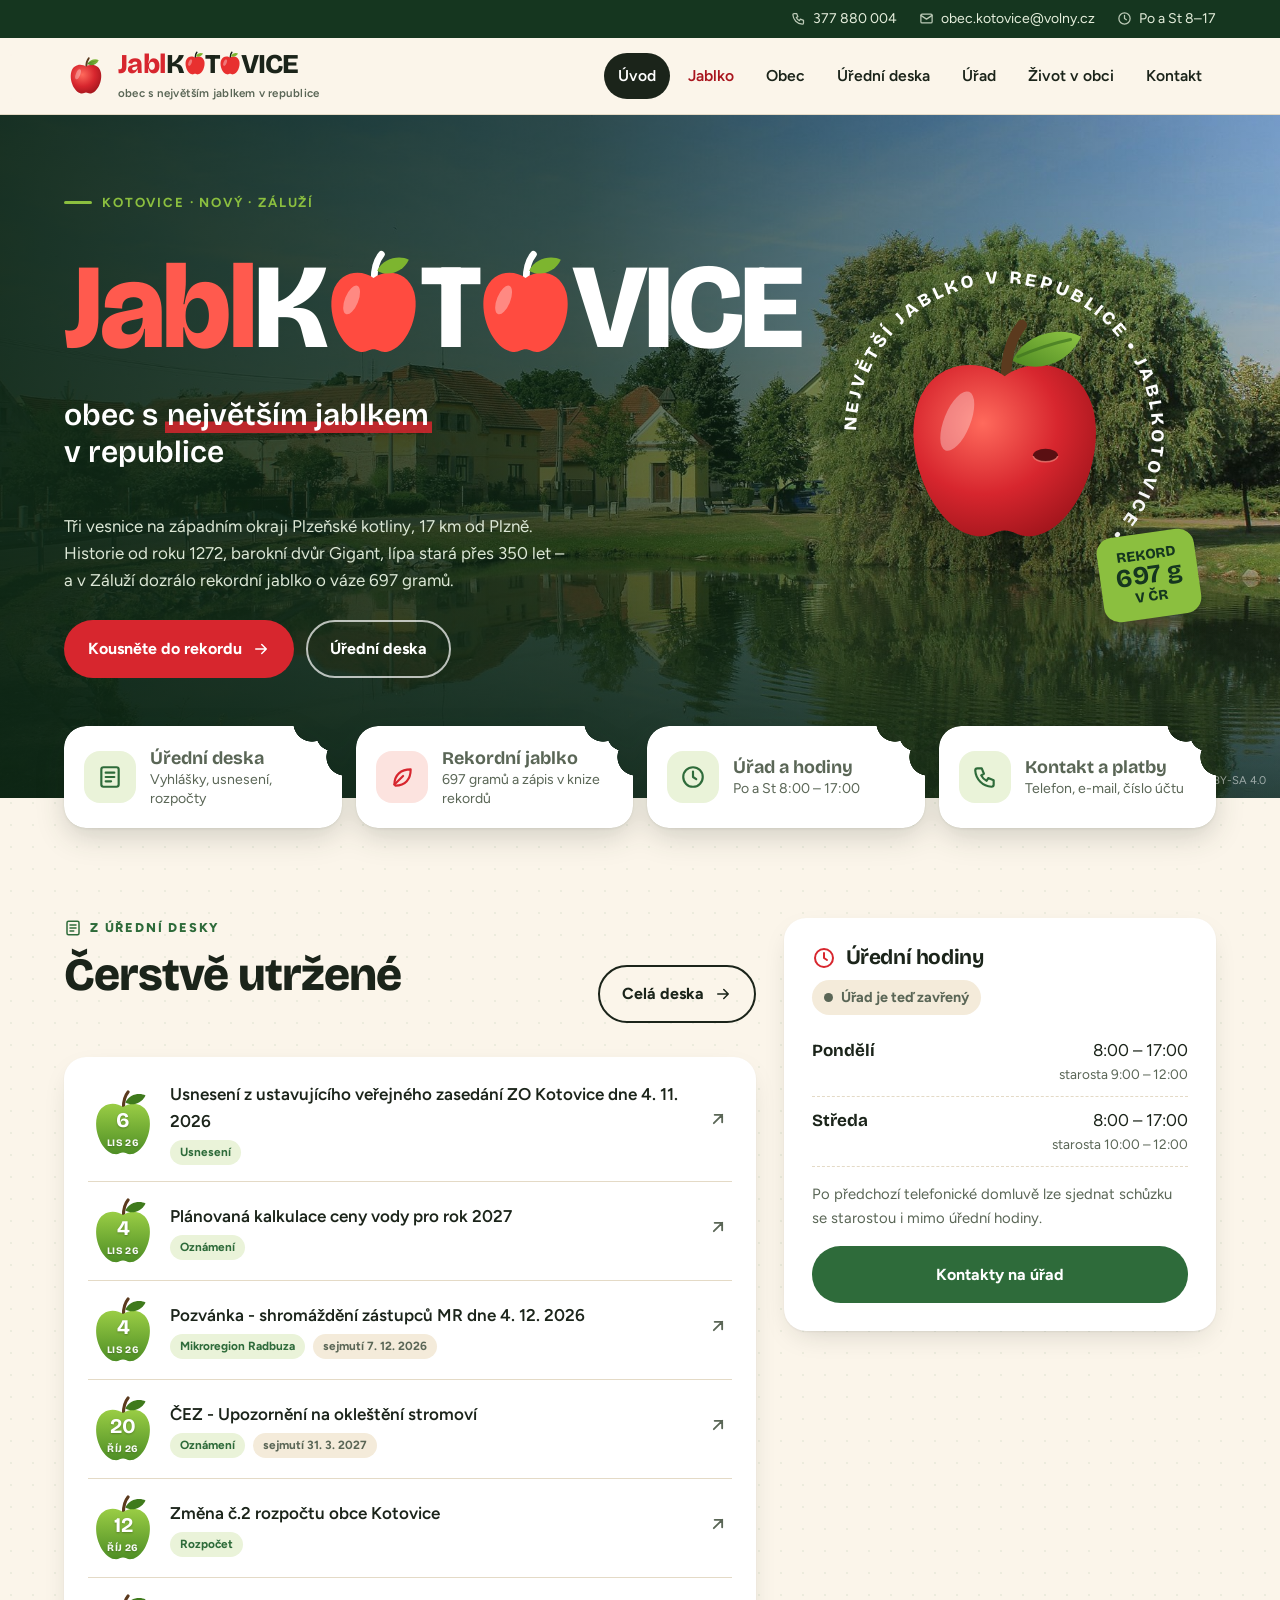
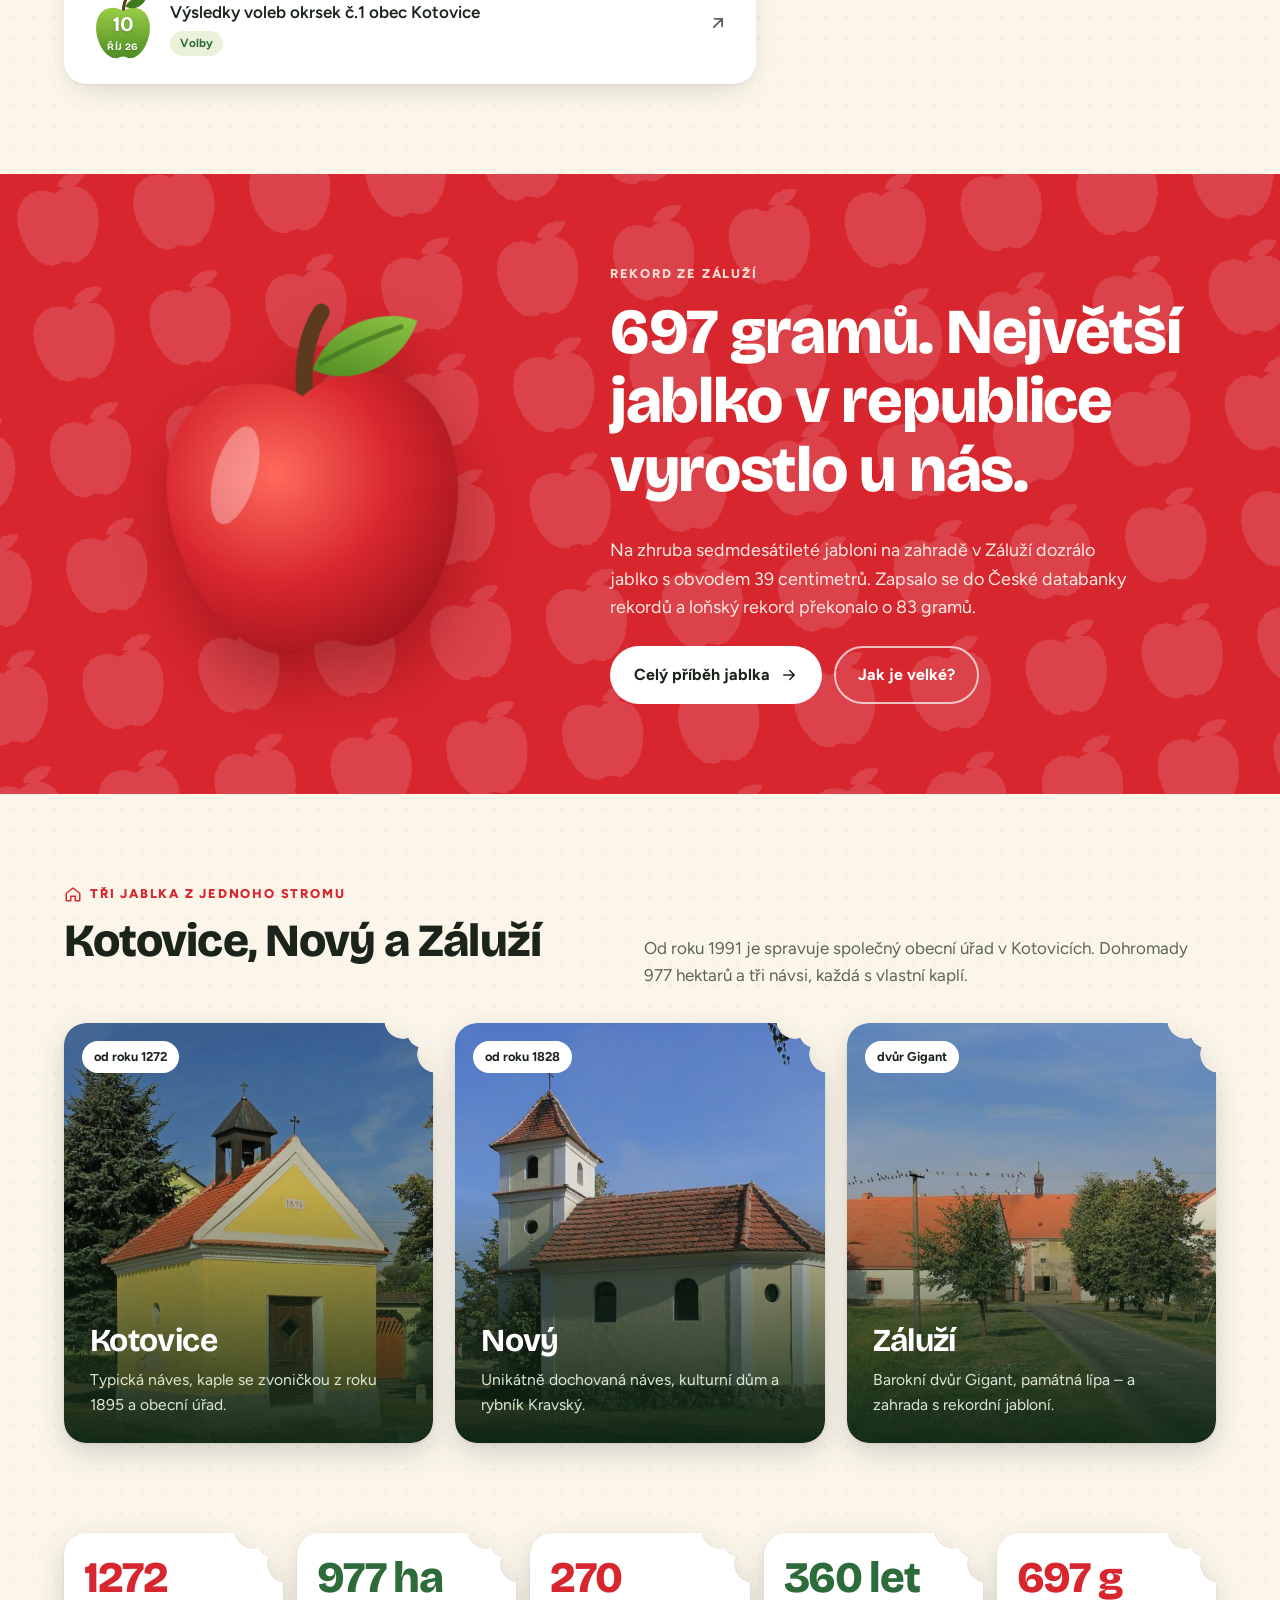
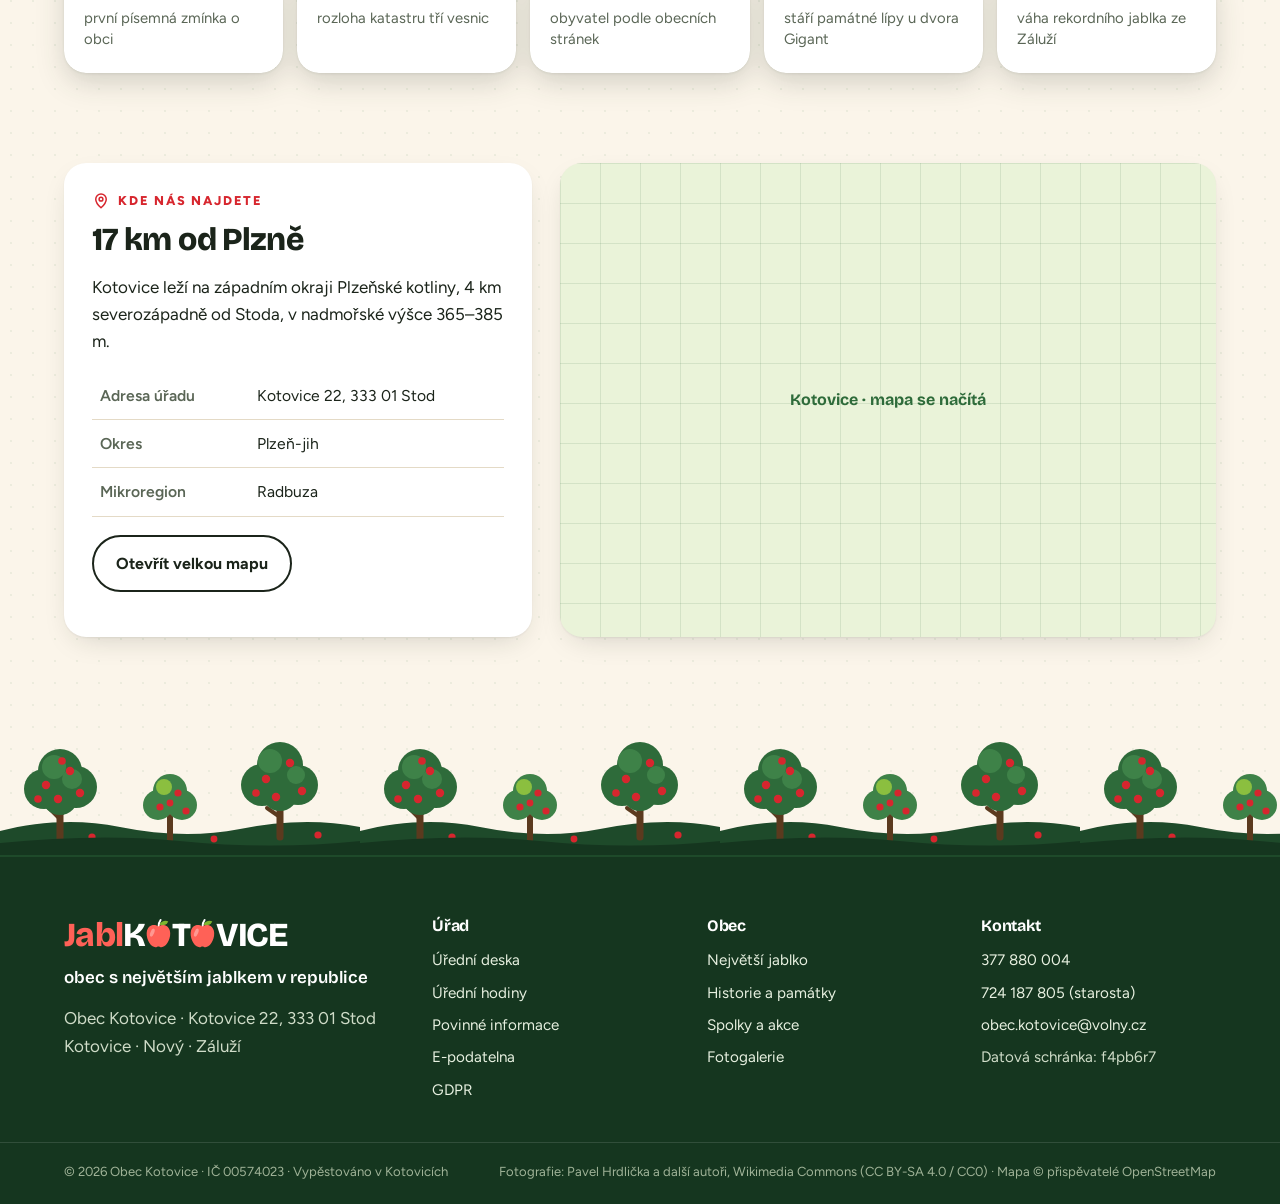
==== commit 0c2f3bf2: "Červík, který občas vykoukne z jablka Co-Authored-By: Claude Opus 5.5 <noreply@anthropic.com>" ====
--- a/index.html
+++ b/index.html
@@ -63,7 +63,20 @@
 <path fill="url(#lhero)" d="M106 46c10-22 38-26 52-18-10 22-36 28-52 18Z"/>
 <path d="M110 43c14-6 26-10 40-13" stroke="#3F7420" stroke-width="2.4" stroke-linecap="round" fill="none" opacity=".7"/>
 <ellipse cx="64" cy="92" rx="10" ry="24" fill="#fff" opacity=".32" transform="rotate(22 64 92)"/>
-</svg>
+<defs><clipPath id="dira"><rect x="96" y="20" width="70" height="98"/></clipPath></defs>
+<ellipse cx="131" cy="118" rx="9.5" ry="5" fill="#5A0F12"/>
+<path d="M121.6 118.6a9.5 5 0 0 0 18.8 0" stroke="#FF8A80" stroke-width="1.2" fill="none" opacity=".7"/>
+<g clip-path="url(#dira)"><g transform="translate(131 118)"><g class="worm">
+  <g class="worm-body">
+    <circle cx="0" cy="-1" r="6.4" fill="#9CC74A"/><circle cx=".8" cy="-8" r="6.4" fill="#B5D95E"/>
+    <circle cx="1.8" cy="-15" r="6.4" fill="#9CC74A"/><circle cx="2.4" cy="-22" r="6.6" fill="#B5D95E"/>
+    <circle cx="2.6" cy="-30.5" r="8.2" fill="#C3E36B"/>
+    <ellipse cx="-2.2" cy="-27.4" rx="1.8" ry="1.2" fill="#FF8C8C" opacity=".8"/><ellipse cx="7.6" cy="-27.4" rx="1.8" ry="1.2" fill="#FF8C8C" opacity=".8"/>
+    <g class="worm-eyes"><circle cx="-.6" cy="-32.4" r="2.9" fill="#fff"/><circle cx="5.8" cy="-32.4" r="2.9" fill="#fff"/>
+      <g class="worm-pupils" fill="#1B241A"><circle cx="-.2" cy="-32.2" r="1.45"/><circle cx="6.2" cy="-32.2" r="1.45"/></g></g>
+    <path d="M.6 -27.2q2.1 2 4.2 0" stroke="#1B241A" stroke-width=".9" fill="none" stroke-linecap="round"/>
+  </g>
+</g></g></g></svg>
       <span class="badge-rec">Rekord<b>697 g</b>v ČR</span>
     </button>
   </div>
--- a/assets/style.css
+++ b/assets/style.css
@@ -192,7 +192,7 @@
 .map{position:relative;border-radius:var(--radius);overflow:hidden;box-shadow:var(--shadow);min-height:380px;background:var(--leaf-soft);
   background-image:linear-gradient(rgba(46,107,58,.12) 1px,transparent 1px),linear-gradient(90deg,rgba(46,107,58,.12) 1px,transparent 1px);background-size:40px 40px}
 .map::before{content:"Kotovice · mapa se načítá";position:absolute;inset:0;display:grid;place-items:center;font:700 1rem var(--f-head);color:var(--green)}
-.map iframe{position:relative}
+.map iframe{position:absolute;inset:0;width:100%;height:100%;min-height:0}
 .map iframe{width:100%;height:100%;min-height:380px;border:0;display:block}
 
 /* ---------- Podstránky ---------- */
@@ -387,3 +387,15 @@
 .e404{min-height:60vh;display:grid;place-items:center;text-align:center;padding:60px 16px}
 .e404 svg{width:160px;margin:0 auto 10px}
 .e404 h1{font-size:clamp(2.4rem,7vw,4.4rem)}
+
+/* ---------- Červík v jablku ---------- */
+.worm{transform:translateY(46px);transform-box:fill-box;transform-origin:50% 100%}
+.worm.peek{animation:peek 5.2s cubic-bezier(.4,0,.2,1) both}
+.worm.peek .worm-body{animation:wiggle 5.2s ease-in-out both;transform-box:fill-box;transform-origin:50% 100%}
+.worm.peek .worm-pupils{animation:look 5.2s ease-in-out both}
+.worm.peek .worm-eyes{animation:blink 5.2s linear both;transform-box:fill-box;transform-origin:50% 50%}
+@keyframes peek{0%{transform:translateY(46px)}12%{transform:translateY(-2px)}16%{transform:translateY(0)}82%{transform:translateY(0)}100%{transform:translateY(46px)}}
+@keyframes wiggle{0%,18%{transform:rotate(0)}26%{transform:rotate(-9deg)}36%{transform:rotate(7deg)}46%{transform:rotate(-5deg)}56%,100%{transform:rotate(0)}}
+@keyframes look{0%,22%{transform:translateX(0)}30%,44%{transform:translateX(-1.2px)}52%,64%{transform:translateX(1.3px)}72%,100%{transform:translateX(0)}}
+@keyframes blink{0%,58%,62%,100%{transform:scaleY(1)}60%{transform:scaleY(.1)}}
+@media (prefers-reduced-motion:reduce){.worm.peek,.worm.peek *{animation:none}}
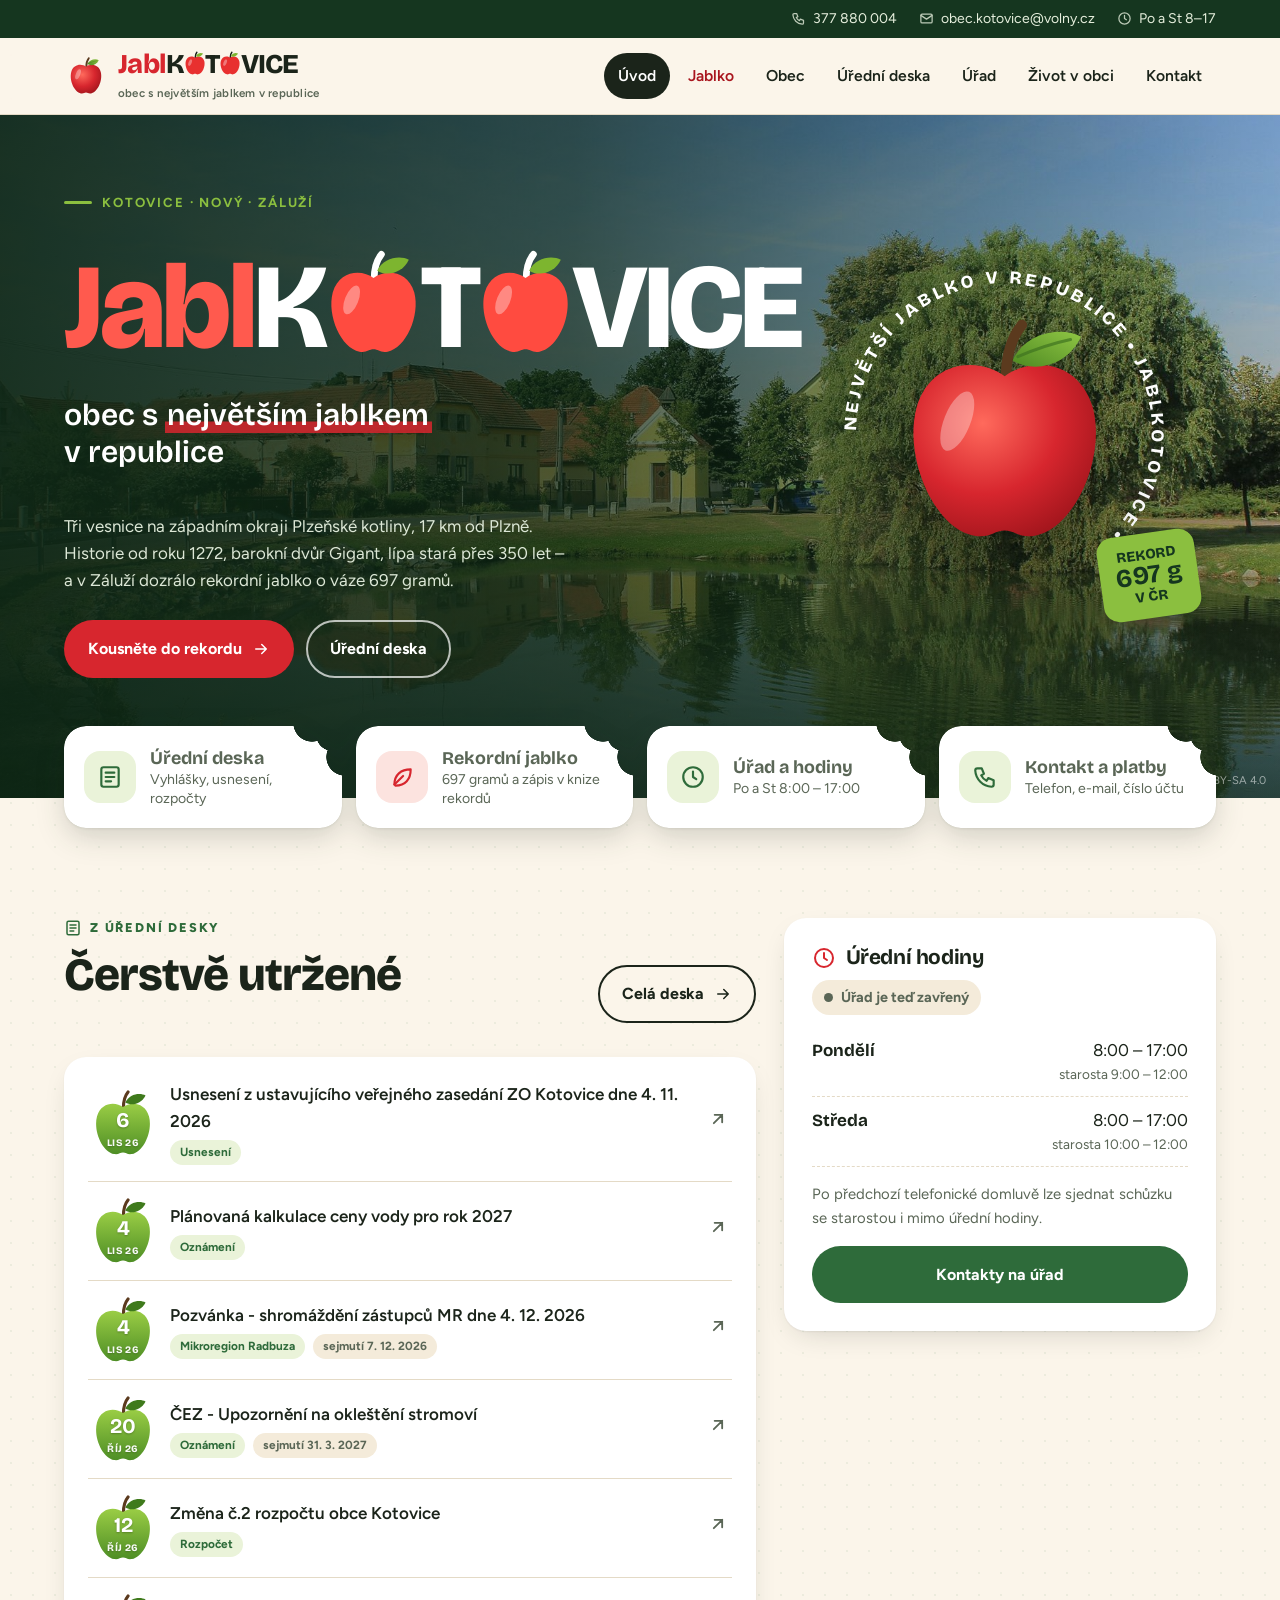
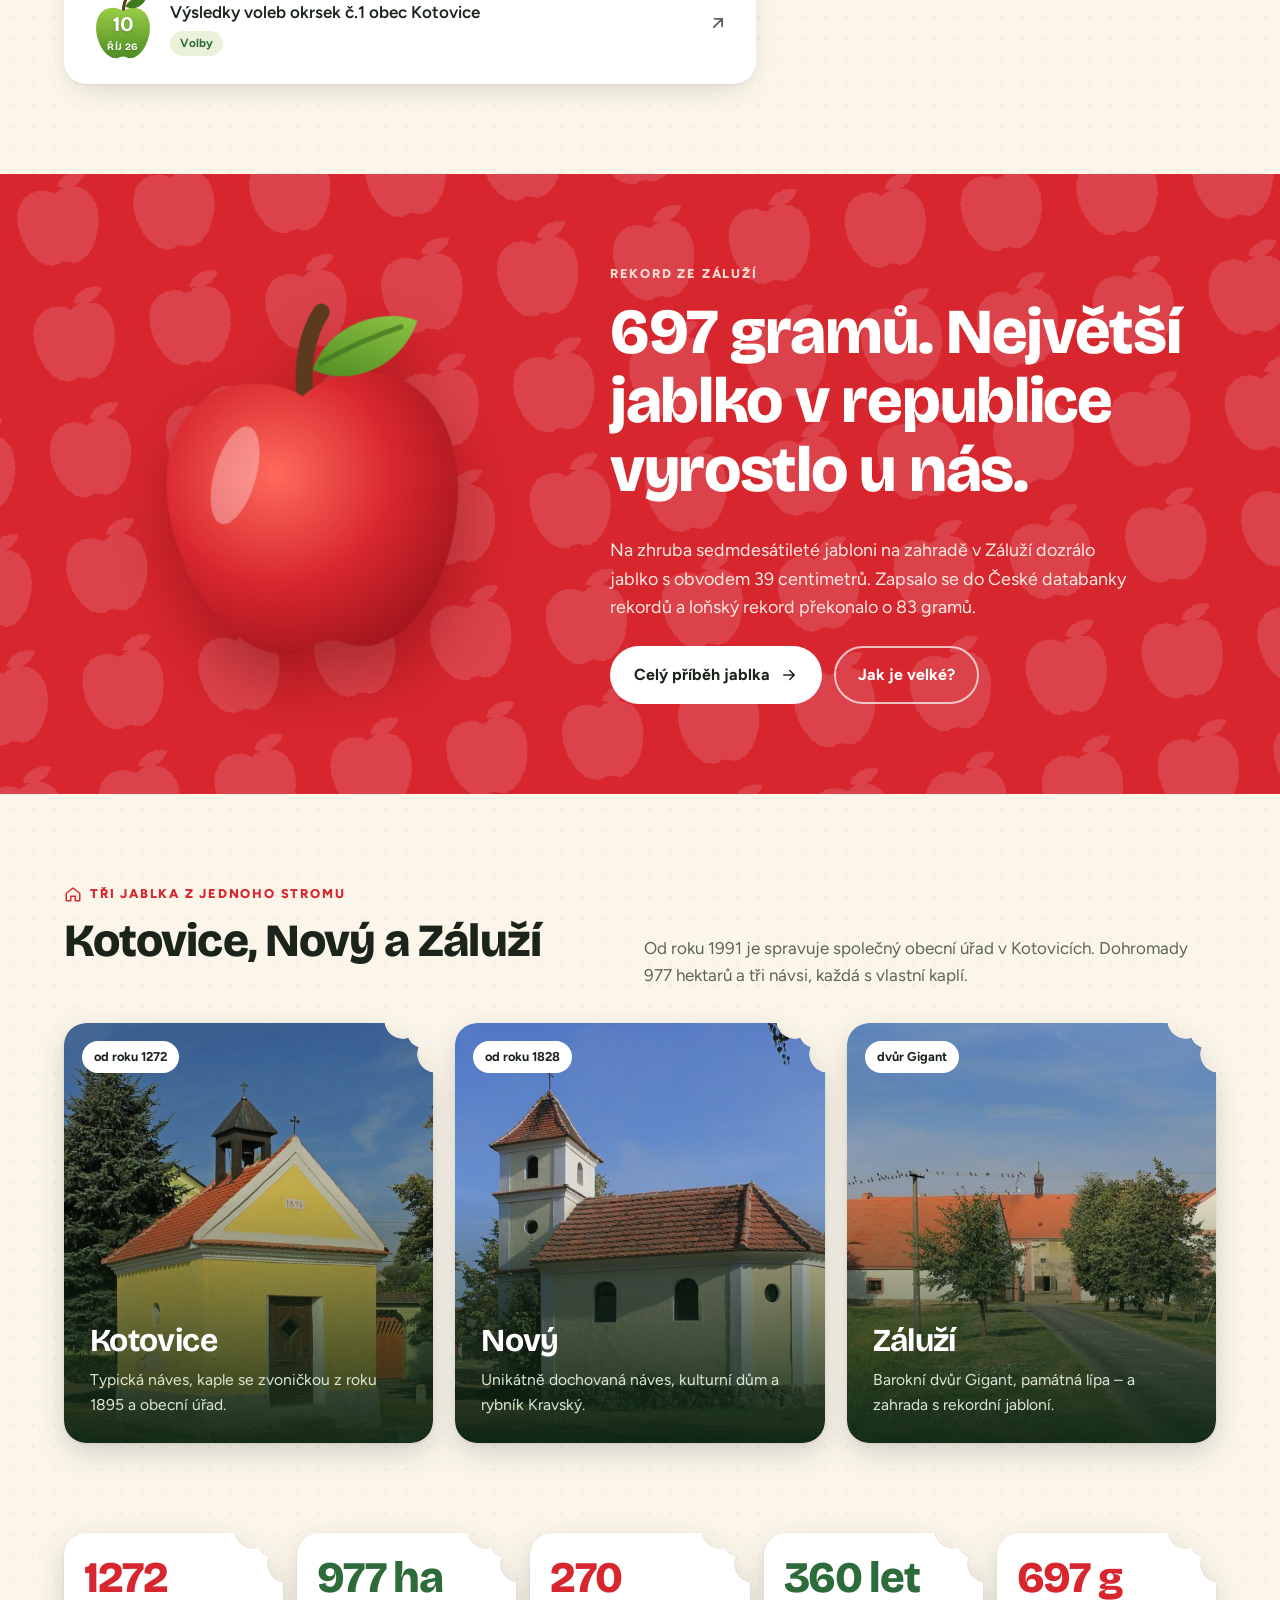
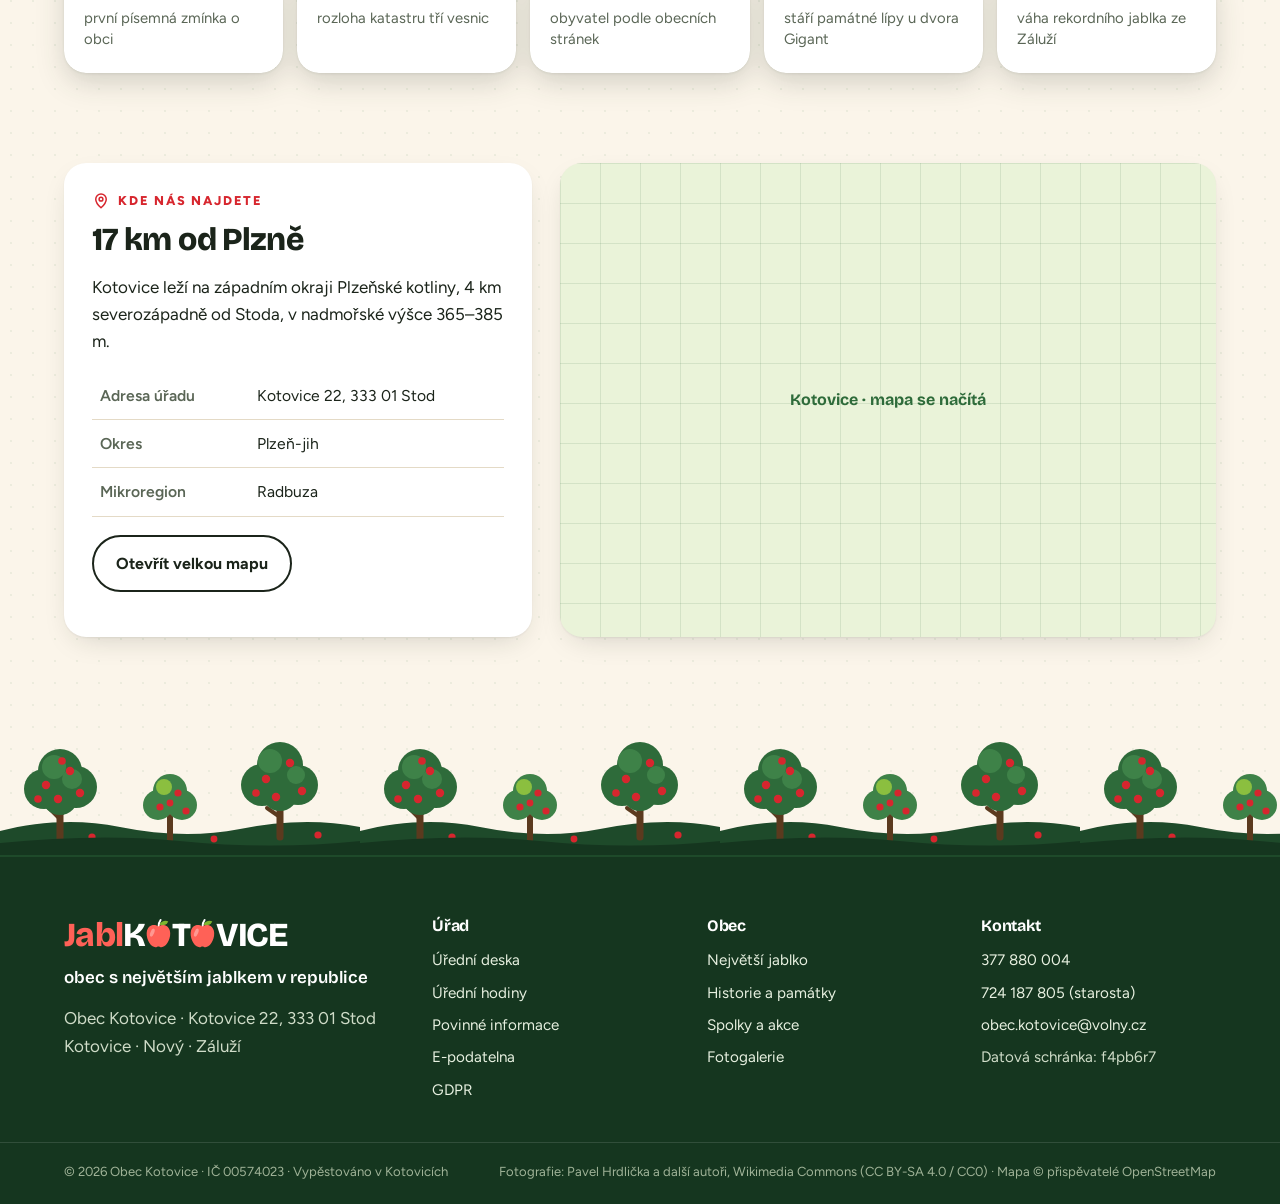
==== commit 6482d8e9: "Dírka se zavírá za červíkem, fotka rekordního jablka Co-Authored-By: Claude Opus 5.5 <noreply@anthro" ====
--- a/index.html
+++ b/index.html
@@ -64,8 +64,8 @@
 <path d="M110 43c14-6 26-10 40-13" stroke="#3F7420" stroke-width="2.4" stroke-linecap="round" fill="none" opacity=".7"/>
 <ellipse cx="64" cy="92" rx="10" ry="24" fill="#fff" opacity=".32" transform="rotate(22 64 92)"/>
 <defs><clipPath id="dira"><rect x="96" y="20" width="70" height="98"/></clipPath></defs>
-<ellipse cx="131" cy="118" rx="9.5" ry="5" fill="#5A0F12"/>
-<path d="M121.6 118.6a9.5 5 0 0 0 18.8 0" stroke="#FF8A80" stroke-width="1.2" fill="none" opacity=".7"/>
+<g class="hole"><ellipse cx="131" cy="118" rx="9.5" ry="5" fill="#5A0F12"/>
+<path d="M121.6 118.6a9.5 5 0 0 0 18.8 0" stroke="#FF8A80" stroke-width="1.2" fill="none" opacity=".7"/></g>
 <g clip-path="url(#dira)"><g transform="translate(131 118)"><g class="worm">
   <g class="worm-body">
     <circle cx="0" cy="-1" r="6.4" fill="#9CC74A"/><circle cx=".8" cy="-8" r="6.4" fill="#B5D95E"/>
--- a/assets/style.css
+++ b/assets/style.css
@@ -394,8 +394,14 @@
 .worm.peek .worm-body{animation:wiggle 5.2s ease-in-out both;transform-box:fill-box;transform-origin:50% 100%}
 .worm.peek .worm-pupils{animation:look 5.2s ease-in-out both}
 .worm.peek .worm-eyes{animation:blink 5.2s linear both;transform-box:fill-box;transform-origin:50% 50%}
-@keyframes peek{0%{transform:translateY(46px)}12%{transform:translateY(-2px)}16%{transform:translateY(0)}82%{transform:translateY(0)}100%{transform:translateY(46px)}}
+@keyframes peek{0%,7%{transform:translateY(46px)}17%{transform:translateY(-2px)}21%{transform:translateY(0)}80%{transform:translateY(0)}91%,100%{transform:translateY(46px)}}
+.hole{transform:scale(0);transform-box:fill-box;transform-origin:50% 50%}
+.hole.peek{animation:hole 5.2s cubic-bezier(.3,1.4,.5,1) both}
+@keyframes hole{0%{transform:scale(0)}7%{transform:scale(1.12)}10%,91%{transform:scale(1)}98%,100%{transform:scale(0)}}
 @keyframes wiggle{0%,18%{transform:rotate(0)}26%{transform:rotate(-9deg)}36%{transform:rotate(7deg)}46%{transform:rotate(-5deg)}56%,100%{transform:rotate(0)}}
 @keyframes look{0%,22%{transform:translateX(0)}30%,44%{transform:translateX(-1.2px)}52%,64%{transform:translateX(1.3px)}72%,100%{transform:translateX(0)}}
 @keyframes blink{0%,58%,62%,100%{transform:scaleY(1)}60%{transform:scaleY(.1)}}
-@media (prefers-reduced-motion:reduce){.worm.peek,.worm.peek *{animation:none}}
+@media (prefers-reduced-motion:reduce){.worm.peek,.worm.peek *,.hole.peek{animation:none}}
+
+.rekord-foto{margin:0}
+.rekord-foto img{aspect-ratio:4/3;object-fit:cover;border-radius:var(--radius-s)}
